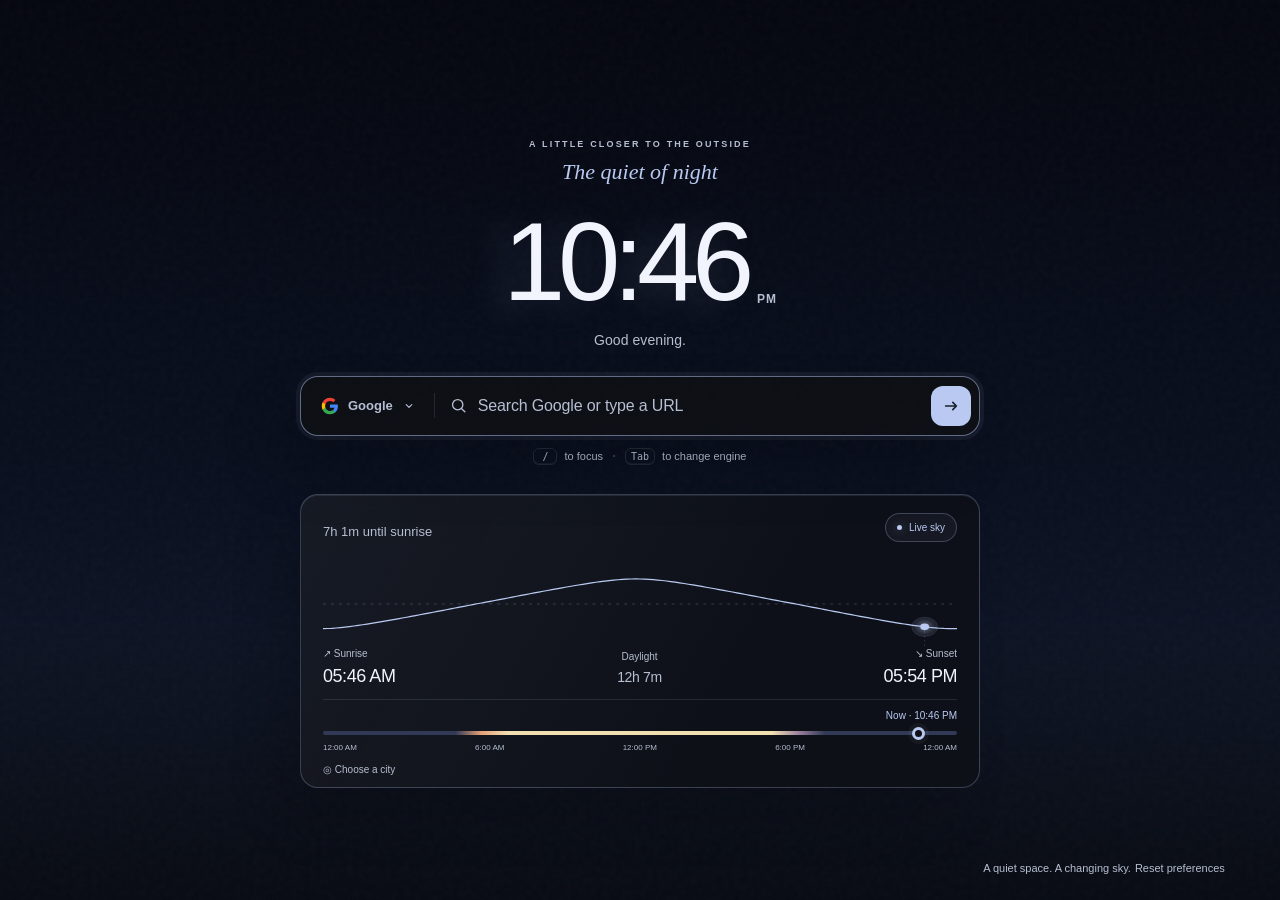
==== index.html @ b456f0ae "Initial commit" ====
<!doctype html>
<html lang="en">
  <head>
    <meta charset="UTF-8">
    <meta name="viewport" content="width=device-width, initial-scale=1">
    <meta name="color-scheme" content="dark">
    <title>New Tab</title>
    <link rel="icon" href="data:image/svg+xml,<svg xmlns='http://www.w3.org/2000/svg' viewBox='0 0 32 32'><rect width='32' height='32' rx='8' fill='%23181a20'/><rect x='6' y='6' width='20' height='20' rx='4' fill='none' stroke='%23b7c8ff' stroke-width='1.5'/><line x1='16' y1='11' x2='16' y2='21' stroke='%23b7c8ff' stroke-width='1.5' stroke-linecap='round'/><line x1='11' y1='16' x2='21' y2='16' stroke='%23b7c8ff' stroke-width='1.5' stroke-linecap='round'/></svg>">
    <link rel="stylesheet" href="styles.css">
    <script src="vendor/suncalc.js" defer></script>
    <script src="solar-model.js" defer></script>
    <script src="weather.js" defer></script>
    <script src="app.js" defer></script>
    <script src="solar.js" defer></script>
  </head>
  <body>
    <div class="ambient" aria-hidden="true">
      <div class="sky-afterglow"></div>
      <div class="cloud-sheet"></div>
      <div class="cloud-deck cloud-high"></div>
      <div class="cloud-deck cloud-mid"></div>
      <div class="cloud-deck cloud-low"></div>
      <div class="cloud-glow"></div>
      <div class="sky-haze"></div>
      <div class="sky-horizon"></div>
      <div class="sky-light"></div>
    </div>
    <header class="topbar">
      <nav class="top-actions" aria-label="New tab actions">
        <button class="icon-button" id="open-settings-trigger" type="button" aria-label="Open settings" title="Settings"><svg viewBox="0 0 24 24" aria-hidden="true"><path d="M12 15.25A3.25 3.25 0 1 0 12 8.75a3.25 3.25 0 0 0 0 6.5Z"></path><path d="M19.4 15a1.72 1.72 0 0 0 .34 1.9l.06.06-2.84 2.84-.06-.06a1.72 1.72 0 0 0-1.9-.34 1.72 1.72 0 0 0-1.05 1.58V21h-3.9v-.02A1.72 1.72 0 0 0 9 19.4a1.72 1.72 0 0 0-1.9.34l-.06.06-2.84-2.84.06-.06A1.72 1.72 0 0 0 4.6 15a1.72 1.72 0 0 0-1.58-1.05H3v-3.9h.02A1.72 1.72 0 0 0 4.6 9a1.72 1.72 0 0 0-.34-1.9l-.06-.06L7.04 4.2l.06.06A1.72 1.72 0 0 0 9 4.6a1.72 1.72 0 0 0 1.05-1.58V3h3.9v.02A1.72 1.72 0 0 0 15 4.6a1.72 1.72 0 0 0 1.9-.34l.06-.06 2.84 2.84-.06.06A1.72 1.72 0 0 0 19.4 9a1.72 1.72 0 0 0 1.58 1.05H21v3.9h-.02A1.72 1.72 0 0 0 19.4 15Z"></path></svg></button>
      </nav>
    </header>
    <main class="main-content">
      <div class="sky-heading"><span class="eyebrow">A LITTLE CLOSER TO THE OUTSIDE</span><span id="sky-phase">Daylight</span></div>
      <section class="hero" aria-labelledby="clock-display">
        <div class="clock-row"><h1 id="clock-display">00:00</h1><span id="period-display" class="period">AM</span></div>
        <p id="greeting-display" class="greeting">Welcome back.</p>
      </section>
      <section class="search-section" aria-label="Web search">
        <form id="search-form" class="search-shell">
          <div class="engine-picker">
            <button id="engine-dropdown-button" class="engine-button" type="button" aria-haspopup="listbox" aria-expanded="false"><span id="current-engine-icon" class="engine-icon"></span><span id="current-engine-name" class="engine-name">Google</span><svg class="chevron" viewBox="0 0 20 20" aria-hidden="true"><path d="m6 8 4 4 4-4"></path></svg></button>
            <div id="engine-menu" class="engine-menu" role="listbox" aria-label="Search engines" hidden><p class="menu-label">Search with</p><div id="engine-options-list"></div></div>
          </div>
          <span class="search-divider" aria-hidden="true"></span>
          <svg class="search-icon" viewBox="0 0 24 24" aria-hidden="true"><circle cx="11" cy="11" r="6.5"></circle><path d="m16 16 4 4"></path></svg>
          <input id="search-input" type="text" inputmode="search" autocomplete="off" spellcheck="false" autofocus aria-label="Search or enter address" placeholder="Search Google or type a URL">
          <button id="clear-search-btn" class="clear-button" type="button" aria-label="Clear search" hidden><svg viewBox="0 0 20 20" aria-hidden="true"><path d="m6 6 8 8M14 6l-8 8"></path></svg></button>
          <button class="submit-button" type="submit" aria-label="Search"><svg viewBox="0 0 20 20" aria-hidden="true"><path d="M4 10h12M12 6l4 4-4 4"></path></svg></button>
        </form>
        <p class="search-hint"><kbd>/</kbd> to focus <span></span> <kbd>Tab</kbd> to change engine</p>
      </section>
      <section class="solar-panel" aria-label="Today’s sunlight">
        <div class="solar-header"><p id="solar-summary">Following the sun</p><button id="live-button" class="live-button" type="button"><span></span><span id="live-label">Live sky</span></button></div>
        <div class="sun-chart"><svg id="sun-chart" viewBox="0 0 640 130" preserveAspectRatio="none" role="img" aria-label="Sun altitude throughout today"><defs><linearGradient id="path-gradient"><stop stop-color="#bc8dff"/><stop offset=".4" stop-color="#ffe0a3"/><stop offset=".7" stop-color="#ffe0a3"/><stop offset="1" stop-color="#bc8dff"/></linearGradient></defs><line x1="0" y1="73" x2="640" y2="73" class="horizon-line"/><path id="solar-path"/><line id="sun-guide" x1="320" y1="20" x2="320" y2="130"/><circle id="chart-sun-halo" r="13"/><circle id="chart-sun" r="4.5"/></svg></div>
        <div class="solar-stats"><div><span class="stat-label">↗ Sunrise</span><strong id="sunrise-time">—</strong></div><div class="daylight-stat"><span class="stat-label">Daylight</span><strong id="daylight-duration">—</strong></div><div><span class="stat-label">↘ Sunset</span><strong id="sunset-time">—</strong></div></div>
        <div class="time-explorer"><div class="explorer-heading"><output id="preview-time" for="time-slider">Now</output></div><input id="time-slider" type="range" min="0" max="1439" step="1" aria-label="Preview time of day"><div class="timeline-labels"><span>12 AM</span><span>6 AM</span><span>12 PM</span><span>6 PM</span><span>12 AM</span></div></div>
        <div class="solar-meta"><button id="location-button" type="button">◎ <span id="location-label">Enable local sun</span></button><span id="weather-readout" hidden>—</span></div>
        <span id="light-level" hidden></span>
        <p class="sky-model-note" id="sky-model-note" hidden></p>
        <p id="location-note" hidden></p>
      </section>
    </main>
    <footer><span>A quiet space. A changing sky.</span><button id="reset-trigger" type="button">Reset preferences</button></footer>

    <dialog id="settings-modal" class="modal">
      <div class="modal-card">
        <div class="modal-header"><div><p class="eyebrow">New tab</p><h2>Preferences</h2></div><button class="modal-close icon-button" type="button" data-close="settings-modal" aria-label="Close"><svg viewBox="0 0 20 20"><path d="m6 6 8 8M14 6l-8 8"></path></svg></button></div>
        <div class="settings-list">
          <label class="setting-row" for="setting-24h"><span><strong>24-hour clock</strong><small>Use the compact 24-hour format</small></span><span class="switch"><input id="setting-24h" type="checkbox"><span></span></span></label>
          <label class="setting-row" for="setting-target"><span><strong>Open in a new tab</strong><small>Keep this page open after searching</small></span><span class="switch"><input id="setting-target" type="checkbox"><span></span></span></label>
          <section class="location-setting" aria-labelledby="location-settings-title">
            <h3 id="location-settings-title">Sun &amp; location</h3>
            <label for="location-source">Location source</label>
            <select id="location-source"><option value="city">Search for a city</option><option value="device">Device location</option></select>
            <form id="city-form">
              <label for="city-search">City</label>
              <div class="inline-field"><input id="city-search" type="search" required autocomplete="off" placeholder="Search city or town"><button class="primary-button" type="submit">Use city</button></div>
              <p id="city-search-help">Your search is sent to Open-Meteo. Only the selected city name is shown in the extension.</p>
            </form>
            <div id="device-location-controls" hidden><p>Use your device’s position for the local sun. Your browser may ask for permission.</p><button id="use-device-location" class="primary-button" type="button">Get device location</button></div>
            <p id="location-settings-status" role="status" aria-live="polite"></p>
            <label class="setting-row cloud-setting" for="setting-clouds"><span><strong>Live clouds</strong><small>Draws the sky from current cloud cover using Open-Meteo.</small></span><span class="switch"><input id="setting-clouds" type="checkbox" checked><span></span></span></label>
            <label class="sun-size-label" for="sun-size-scale">Sun display scale <output id="sun-size-output">100%</output></label>
            <input id="sun-size-scale" type="range" min="60" max="160" step="5" value="100">
            <p class="sun-setting-note">The sun crosses the full width of the window, from sunrise at the left edge to sunset at the right. Its apparent diameter follows the solar model; the disk is enlarged for visibility and this slider adjusts that display scale.</p>
          </section>
          <div class="name-setting"><label for="setting-username">Your name <small>Used in the greeting</small></label><div class="inline-field"><input id="setting-username" type="text" maxlength="24" autocomplete="off" placeholder="Optional"><button id="save-username" class="primary-button" type="button">Save</button></div></div>
        </div>
      </div>
    </dialog>
    <div id="toast" class="toast" role="status" aria-live="polite" hidden><span class="toast-check">✓</span><span id="toast-message">Saved</span></div>
  </body>
</html>
---- styles.css ----
:root {
  color-scheme: dark;
  --bg: #08090b;
  --surface: rgba(22, 23, 27, .82);
  --hover: #1d1e23;
  --line: rgba(255, 255, 255, .085);
  --line-strong: rgba(255, 255, 255, .15);
  --text: #f5f5f7;
  --muted: #92939b;
  --quiet: #5e6069;
  --accent: #b7c8ff;
  --ease: cubic-bezier(.2, .8, .2, 1);
  font-family: -apple-system, BlinkMacSystemFont, "SF Pro Display", "Segoe UI", sans-serif;
  background: var(--bg);
}

* { box-sizing: border-box; }
html, body { width: 100%; min-height: 100%; margin: 0; }
body {
  min-height: 100vh;
  min-height: 100svh;
  overflow-x: hidden;
  display: grid;
  grid-template-rows: auto 1fr auto;
  color: var(--text);
  background: radial-gradient(circle at 50% 42%, rgba(89, 103, 145, .1), transparent 33rem), linear-gradient(145deg, #0b0c0f, var(--bg) 52%, #090a0d);
  -webkit-font-smoothing: antialiased;
}
button, input { font: inherit; }
button { color: inherit; }
button, a { -webkit-tap-highlight-color: transparent; }
button:focus-visible, a:focus-visible, input:focus-visible { outline: 2px solid rgba(183, 200, 255, .7); outline-offset: 3px; }
.ambient { position: fixed; inset: 0; pointer-events: none; overflow: hidden; }
.ambient::before { content: ""; position: absolute; width: min(72vw, 900px); aspect-ratio: 1; left: 50%; top: 38%; translate: -50% -50%; border-radius: 50%; background: radial-gradient(circle, rgba(144, 163, 218, .075), transparent 65%); filter: blur(24px); }

.topbar, footer { position: relative; z-index: 2; display: flex; align-items: center; justify-content: flex-end; padding: 22px clamp(22px, 4vw, 56px); }
.topbar { opacity: 0; transition: opacity 400ms var(--ease); }
.topbar:hover, .topbar:focus-within { opacity: 1; }
.date-pill, .keyboard-tip { display: inline-flex; align-items: center; gap: 9px; height: 34px; padding: 0 12px; border: 1px solid var(--line); border-radius: 11px; background: rgba(18, 19, 23, .55); color: var(--muted); font-size: 12px; font-weight: 550; letter-spacing: .01em; backdrop-filter: blur(14px); }
.status-dot { width: 6px; height: 6px; border-radius: 50%; background: #77d49b; box-shadow: 0 0 0 4px rgba(119, 212, 155, .08), 0 0 12px rgba(119, 212, 155, .35); }
.top-actions { display: flex; align-items: center; gap: 8px; }
.keyboard-tip { gap: 7px; margin-right: 2px; }
kbd { min-width: 24px; padding: 3px 6px; border: 1px solid rgba(255, 255, 255, .11); border-radius: 6px; color: #c9cad0; background: rgba(255, 255, 255, .055); box-shadow: inset 0 -1px 0 rgba(255, 255, 255, .06); font: 500 10px ui-monospace, SFMono-Regular, Menlo, monospace; text-align: center; }
.icon-button { width: 36px; height: 36px; padding: 0; display: grid; place-items: center; border: 1px solid var(--line); border-radius: 12px; background: rgba(18, 19, 23, .58); color: #9b9ca4; cursor: pointer; transition: transform 180ms var(--ease), color 180ms, background 180ms, border-color 180ms; backdrop-filter: blur(14px); }
.icon-button svg { width: 17px; fill: none; stroke: currentColor; stroke-width: 1.7; stroke-linecap: round; stroke-linejoin: round; }
.icon-button:hover { color: var(--text); background: var(--hover); border-color: var(--line-strong); transform: translateY(-1px); }
.icon-button:active { transform: scale(.96); }

.main-content { position: relative; z-index: 1; width: min(100% - 40px, 760px); margin: auto; padding: clamp(42px, 8vh, 88px) 0 70px; }
.hero { text-align: center; margin-bottom: 34px; animation: enter 650ms var(--ease) both; }
.clock-row { display: flex; align-items: flex-end; justify-content: center; gap: 10px; }
h1 { margin: 0; font-size: clamp(64px, 9vw, 96px); font-weight: 590; line-height: .93; letter-spacing: -.065em; font-variant-numeric: tabular-nums; text-shadow: 0 3px 32px rgba(255,255,255,.06); }
.period { margin-bottom: 9px; color: var(--quiet); font-size: 12px; font-weight: 650; letter-spacing: .08em; }
.greeting { margin: 17px 0 0; color: var(--muted); font-size: 15px; letter-spacing: .005em; }

.search-section { position: relative; animation: enter 650ms 80ms var(--ease) both; }
.search-shell { height: 66px; display: flex; align-items: center; padding: 7px 8px; border: 1px solid rgba(255,255,255,.11); border-radius: 20px; background: rgba(22, 23, 28, .76); box-shadow: 0 18px 60px rgba(0,0,0,.28), inset 0 1px 0 rgba(255,255,255,.035); backdrop-filter: blur(24px) saturate(125%); transition: border-color 220ms, box-shadow 220ms, background 220ms; }
.search-shell:focus-within { border-color: rgba(183, 200, 255, .34); background: rgba(25, 26, 31, .9); box-shadow: 0 22px 75px rgba(0,0,0,.38), 0 0 0 4px rgba(145, 166, 232, .055), inset 0 1px 0 rgba(255,255,255,.05); }
.engine-picker { position: relative; height: 100%; }
.engine-button { height: 100%; max-width: 150px; display: flex; align-items: center; gap: 9px; padding: 0 11px; border: 0; border-radius: 13px; background: transparent; cursor: pointer; transition: background 160ms; }
.engine-button:hover { background: rgba(255,255,255,.055); }
.engine-icon { width: 19px; height: 19px; display: grid; place-items: center; flex: 0 0 auto; }
.engine-logo { width: 18px; height: 18px; display: block; flex: 0 0 auto; }
.engine-name { color: #cacbd0; font-size: 13px; font-weight: 590; white-space: nowrap; }
.chevron { width: 14px; fill: none; stroke: var(--quiet); stroke-width: 1.7; stroke-linecap: round; stroke-linejoin: round; transition: transform 180ms var(--ease); }
.engine-button[aria-expanded="true"] .chevron { transform: rotate(180deg); }
.engine-menu { position: absolute; z-index: 10; top: calc(100% + 13px); left: 0; width: 224px; padding: 8px; border: 1px solid var(--line-strong); border-radius: 17px; background: rgba(25, 26, 30, .94); box-shadow: 0 24px 70px rgba(0,0,0,.52), inset 0 1px 0 rgba(255,255,255,.04); backdrop-filter: blur(28px) saturate(130%); animation: menu-in 180ms var(--ease) both; }
.menu-label { margin: 6px 9px 8px; color: var(--quiet); font-size: 10px; font-weight: 700; letter-spacing: .11em; text-transform: uppercase; }
.engine-option { width: 100%; height: 40px; display: flex; align-items: center; gap: 11px; padding: 0 10px; border: 0; border-radius: 11px; color: #aaaab2; background: transparent; cursor: pointer; font-size: 13px; text-align: left; }
.engine-option:hover { color: white; background: rgba(255,255,255,.055); }
.engine-option[aria-selected="true"] { color: white; background: rgba(255,255,255,.075); }
.engine-option .check { margin-left: auto; color: var(--accent); }
.search-divider { width: 1px; height: 25px; margin: 0 14px 0 7px; background: var(--line); }
.search-icon { width: 19px; flex: 0 0 auto; margin-right: 10px; fill: none; stroke: #686a72; stroke-width: 1.7; stroke-linecap: round; }
#search-input { min-width: 0; flex: 1; height: 100%; padding: 0; border: 0; outline: 0; color: #f2f2f4; background: transparent; caret-color: var(--accent); font-size: 16px; letter-spacing: -.01em; }
#search-input::placeholder { color: #666871; opacity: 1; }
.clear-button, .submit-button { width: 40px; height: 40px; flex: 0 0 auto; display: grid; place-items: center; border: 0; border-radius: 12px; cursor: pointer; }
.clear-button { background: transparent; color: #74767e; }
.clear-button:hover { color: white; background: rgba(255,255,255,.05); }
.clear-button svg { width: 16px; fill: none; stroke: currentColor; stroke-width: 1.6; stroke-linecap: round; }
.submit-button { margin-left: 3px; background: #f0f0f3; color: #111216; transition: transform 160ms var(--ease), background 160ms; }
.submit-button:hover { background: white; transform: translateX(1px); }
.submit-button:active { transform: scale(.95); }
.submit-button svg { width: 18px; fill: none; stroke: currentColor; stroke-width: 1.8; stroke-linecap: round; stroke-linejoin: round; }
.search-hint { display: flex; align-items: center; justify-content: center; gap: 7px; margin: 12px 0 0; color: #555760; font-size: 11px; }
.search-hint span { width: 2px; height: 2px; border-radius: 50%; background: #4b4d55; margin: 0 3px; }
.search-hint kbd { padding: 2px 5px; color: #71737c; background: transparent; }

footer { color: #464850; font-size: 11px; }
footer button { padding: 4px; border: 0; color: #696b74; background: transparent; cursor: pointer; font-size: 11px; transition: color 160ms; }
footer button:hover { color: #c5c6cb; }

.modal { width: 100%; max-width: 430px; padding: 0; border: 0; overflow: visible; color: var(--text); background: transparent; content-visibility: auto; }
.modal::backdrop { background: rgba(3,4,6,.73); backdrop-filter: blur(10px); animation: fade-in 180ms both; }
.modal[open] .modal-card { animation: modal-in 240ms var(--ease) both; }
.modal-card { display: flex; flex-direction: column; gap: 9px; padding: 24px; border: 1px solid var(--line-strong); border-radius: 24px; background: rgba(24, 25, 29, .97); box-shadow: 0 35px 100px rgba(0,0,0,.65), inset 0 1px 0 rgba(255,255,255,.04); }
.modal-header { display: flex; align-items: flex-start; justify-content: space-between; margin-bottom: 13px; }
.modal-header h2 { margin: 2px 0 0; font-size: 20px; font-weight: 620; letter-spacing: -.03em; }
.eyebrow { margin: 0; color: var(--quiet); font-size: 10px; font-weight: 700; letter-spacing: .11em; text-transform: uppercase; }
.modal-close { margin: -5px -5px 0 0; background: rgba(255,255,255,.035); }
.modal label, .name-setting > label { color: #898b93; font-size: 11px; font-weight: 620; }
.modal input[type="text"] { width: 100%; height: 43px; margin-bottom: 8px; padding: 0 13px; border: 1px solid var(--line); border-radius: 12px; outline: 0; color: white; background: rgba(8,9,11,.45); font-size: 13px; transition: border-color 160ms, box-shadow 160ms; }
.modal input[type="text"]:focus { border-color: rgba(183,200,255,.36); box-shadow: 0 0 0 3px rgba(145,166,232,.06); }
.modal input::placeholder { color: #50525a; }
.primary-button { height: 38px; padding: 0 15px; border-radius: 11px; cursor: pointer; font-size: 12px; font-weight: 620; }
.primary-button { border: 0; color: #111216; background: #f0f0f3; }
.primary-button:hover { background: white; }
.settings-list { display: flex; flex-direction: column; gap: 9px; }
.setting-row, .name-setting { padding: 13px; border: 1px solid rgba(255,255,255,.055); border-radius: 14px; background: rgba(255,255,255,.025); }
.setting-row { display: flex; align-items: center; justify-content: space-between; cursor: pointer; }
.setting-row strong, .name-setting > label { display: block; color: #d3d4d8; font-size: 13px; font-weight: 570; }
.setting-row small, .name-setting small { display: block; margin-top: 3px; color: #64666e; font-size: 10px; font-weight: 450; }
.switch { position: relative; width: 39px; height: 23px; flex: 0 0 auto; margin-left: 14px; }
.switch input { position: absolute; opacity: 0; }
.switch span { position: absolute; inset: 0; border-radius: 99px; background: #383940; transition: background 180ms; }
.switch span::after { content: ""; position: absolute; width: 19px; height: 19px; left: 2px; top: 2px; border-radius: 50%; background: #d9d9dd; box-shadow: 0 1px 5px rgba(0,0,0,.35); transition: transform 200ms var(--ease); }
.switch input:checked + span { background: #7d91ca; }
.switch input:checked + span::after { transform: translateX(16px); background: white; }
.switch input:focus-visible + span { outline: 2px solid var(--accent); outline-offset: 3px; }
.name-setting > label { margin-bottom: 10px; }
.inline-field { display: flex; gap: 8px; }
.inline-field input[type="text"] { margin: 0; }
.toast { position: fixed; z-index: 20; right: 24px; bottom: 24px; align-items: center; gap: 9px; padding: 11px 14px; border: 1px solid var(--line-strong); border-radius: 13px; color: #d8d9dd; background: rgba(28,29,34,.93); box-shadow: 0 18px 45px rgba(0,0,0,.45); backdrop-filter: blur(18px); font-size: 12px; animation: toast-in 230ms var(--ease) both; }
.toast:not([hidden]) { display: flex; }
.toast-check { width: 18px; height: 18px; display: grid; place-items: center; border-radius: 50%; color: #9ae3b5; background: rgba(99,202,137,.1); font-size: 10px; }

@keyframes enter { from { opacity: 0; transform: translateY(10px); } to { opacity: 1; transform: translateY(0); } }
@keyframes menu-in { from { opacity: 0; transform: translateY(-5px) scale(.98); } to { opacity: 1; transform: none; } }
@keyframes modal-in { from { opacity: 0; transform: translateY(10px) scale(.98); } to { opacity: 1; transform: none; } }
@keyframes fade-in { from { opacity: 0; } }
@keyframes toast-in { from { opacity: 0; transform: translateY(8px) scale(.97); } }
@media (max-width: 680px) {
  .keyboard-tip { display: none; }
  .main-content { width: min(100% - 28px, 760px); padding-top: 32px; }
  .engine-name { display: none; }
  .engine-button { gap: 5px; padding: 0 8px; }
  .search-divider { margin-left: 4px; margin-right: 11px; }
  .search-icon { display: none; }
  footer span { display: none; }
  footer { justify-content: center; }
}
@media (max-height: 720px) and (min-width: 681px) {
  .main-content { padding-top: 20px; padding-bottom: 30px; }
  .hero { margin-bottom: 25px; }
  h1 { font-size: 67px; }
}
@media (prefers-reduced-motion: reduce) { *, *::before, *::after { animation-duration: .01ms !important; transition-duration: .01ms !important; } }

/* A sky that follows the solar elevation, with a calm, readable foreground. */
:root { --sky-top: #101a30; --sky-mid: #39495e; --sky-bottom: #b08069; --sun-x: 70%; --sun-y: 35%; --sun-opacity: .8; --sun-glow: .3; --sun-color: #ffe4ac; --muted: #b8becb; --quiet: #8993a6; }
body { background: #0d1421; }
.ambient { background: linear-gradient(180deg, var(--sky-top) 0%, var(--sky-mid) 65%, var(--sky-bottom) 100%); transition: background 1s; }
.ambient::before { inset: 0; width: 100%; height: 100%; translate: none; border-radius: 0; background: linear-gradient(180deg, rgba(5,10,20,.12), rgba(5,10,20,.05) 35%, rgba(5,10,20,.62)); filter: none; z-index: 1; }
.ambient::after { content: ''; position: absolute; inset: 0; opacity: .12; background-image: url("data:image/svg+xml,%3Csvg viewBox='0 0 180 180' xmlns='http://www.w3.org/2000/svg'%3E%3Cfilter id='n'%3E%3CfeTurbulence type='fractalNoise' baseFrequency='.8' numOctaves='3' stitchTiles='stitch'/%3E%3C/filter%3E%3Cpath fill='%23fff' filter='url(%23n)' opacity='.35' d='M0 0h180v180H0z'/%3E%3C/svg%3E"); pointer-events:none; }
.sky-sun { position: absolute; left: var(--sun-x); top: var(--sun-y); width: 62px; height: 62px; transform: translate(-50%, -50%); border-radius: 50%; opacity: var(--sun-opacity); background: var(--sun-color); box-shadow: 0 0 35px 12px var(--sun-color), 0 0 130px 65px rgba(255,192,117,var(--sun-glow)), 0 0 320px 160px rgba(255,201,135,var(--sun-glow)); transition: top 1s, left 1s, opacity 1s, box-shadow 1s; }
.sky-horizon { position: absolute; bottom: 0; width: 100%; height: 20%; background: linear-gradient(0deg, #0a101d77, transparent); }
.topbar { padding-top: 27px; }
.date-pill, .keyboard-tip, .icon-button { background: #10192933; border-color: #ffffff18; color: #d0d6df; }
.main-content { width: min(100% - 40px, 680px); padding: 36px 0 30px; }
.sky-heading { text-align:center; margin-bottom: 25px; display:flex; flex-direction:column; gap:10px; }
.sky-heading .eyebrow { color:#c6ced6; font-size:9px; letter-spacing:.24em; }
#sky-phase { color:#f2d5b3; font: italic 22px Georgia, serif; }
h1 { font-size:clamp(76px, 10vw, 112px); font-weight:350; letter-spacing:-.065em; }
.period { color:#c3cbd7; }
.hero { margin-bottom:28px; }
.greeting { color:#d0d4dd; font-size:14px; }
.search-shell { background:#10192770; border-color:#ffffff26; border-radius:18px; height:60px; box-shadow:0 14px 40px #02060d20; }
.search-shell:focus-within { background:#101927b8; }
#search-input::placeholder { color:#b2b8c5; }
.search-hint { color:#b2bac8; }
.search-hint kbd { color:#cbd1db; }
.search-section { z-index:3; }
.solar-panel { margin:29px auto 0; padding:18px 22px 12px; border:1px solid #ffffff20; border-radius:18px; background:linear-gradient(125deg,#17243755,#10172588); backdrop-filter:blur(22px); box-shadow:0 20px 70px #00000012; contain:layout style; }
.solar-header { display:flex; align-items:center; justify-content:space-between; gap:15px; }
.solar-header .eyebrow { color:#aeb9cb; font-size:9px; letter-spacing:.17em; }
.solar-header p { margin:8px 0 0; font-size:13px; color:#e3e5eb; }
.live-button { display:flex; align-items:center; gap:7px; border:1px solid #ffffff25; border-radius:20px; background:#ffffff08; color:#d6e5d9; padding:8px 11px; font-size:10px; cursor:pointer; white-space:nowrap; }
.live-button > span:first-child { width:5px; height:5px; border-radius:50%; background:#b0d5b1; box-shadow:0 0 9px #b0d5b155; }
.live-button[data-preview="true"] { color:#ffe0a3; border-color:#ffe0a355; }
.live-button[data-preview="true"] > span:first-child { background:#ffe0a3; }
.sun-chart { position:relative; height:96px; margin-top:8px; }
.sun-chart svg { width:100%; height:100%; overflow:visible; }
.horizon-line { stroke:#ffffff24; stroke-dasharray:3 5; }
#solar-path { fill:none; stroke:url(#path-gradient); stroke-width:1.6; }
#sun-guide { stroke:#ffe6be44; stroke-width:1; stroke-dasharray:2 4; }
#chart-sun { fill:#fff0c9; filter:drop-shadow(0 0 5px #ffda8a); }
#chart-sun-halo { fill:#ffe6be13; stroke:#ffe6be20; }
.horizon-label { position:absolute; right:0; top:59%; color:#a9b5c9; font-size:7px; letter-spacing:.15em; background:#253040; padding:2px 0 2px 6px; }
.solar-stats { display:flex; align-items:center; justify-content:space-between; margin:2px 0 12px; }
.solar-stats > div { display:flex; flex-direction:column; gap:7px; }
.solar-stats > div:last-child { text-align:right; }
.stat-label { color:#bdc5d3; font-size:10px; }
.solar-stats strong { font-size:18px; font-weight:450; font-variant-numeric:tabular-nums; letter-spacing:-.025em; }
.daylight-stat { text-align:center; }
.daylight-stat strong { color:#d3d9e2; font-size:14px; }
.time-explorer { border-top:1px solid #ffffff15; padding-top:10px; }
.explorer-heading { display:flex; justify-content:flex-end; color:#c9d0dc; font-size:10px; }
#preview-time { color:#f6dfbd; }
#time-slider { appearance:none; width:100%; height:4px; display:block; margin:10px 0 8px; border-radius:9px; background:linear-gradient(90deg,#343b63,#a8819b 23%,#e4c18e 38%,#f4dfa8 50%,#d3a578 70%,#786a95 83%,#343b63); cursor:ew-resize; }
#time-slider::-webkit-slider-thumb { appearance:none; width:13px; height:13px; border:3px solid #fff2dc; border-radius:50%; background:#a08e7c; box-shadow:0 0 0 4px #ffffff0a; }
#time-slider::-moz-range-thumb { width:9px; height:9px; border:3px solid #fff2dc; border-radius:50%; background:#a08e7c; }
.timeline-labels { display:flex; justify-content:space-between; font-size:8px; color:#a9b5c9; }
.solar-meta { display:flex; justify-content:space-between; gap:8px; align-items:center; margin-top:12px; font-size:9px; color:#bcc7d7; }
.solar-meta button { border:0; background:none; padding:0; color:#d4dbe7; font-size:10px; cursor:pointer; }
.solar-meta button:hover { color:white; }
#location-note { margin:9px 0 0; color:#a3afc1; font-size:9px; line-height:1.5; }
footer, footer button { color:#afb9c8; }
[hidden] { display:none !important; }
@media (max-width:680px) { .main-content { padding-top:20px; } .solar-panel { padding:20px 18px 14px; } .sky-heading { margin-bottom:20px; } .solar-meta { flex-wrap:wrap; } .daylight-stat strong { font-size:12px; } .solar-stats strong { font-size:16px; } }
@media (max-height:800px) and (min-width:681px) { .main-content { padding-top:12px; } .sky-heading { margin-bottom:16px; } .sky-heading .eyebrow { display:none; } h1 { font-size:78px; } .solar-panel { margin-top:22px; } .sun-chart { height:86px; } }

.horizon-label { top:52%; }
@media (max-height:800px) and (min-width:681px) { .topbar { padding-top:18px; padding-bottom:15px; } .solar-panel { padding-top:18px; } .solar-stats { margin-bottom:14px; } .solar-meta { margin-top:14px; } .main-content { padding-bottom:12px; } footer { padding-top:14px; padding-bottom:14px; } }

.sky-sun { transition: top 1s, left 1s, opacity 1s, box-shadow 1s, background 1s, width 1s, height 1s; }
#chart-sun { fill:var(--sun-color); }
.modal { max-height:calc(100svh - 32px); overflow-y:auto; border-radius:24px; }
.location-setting { border:1px solid #ffffff12; border-radius:14px; padding:13px; background:#ffffff06; }
.location-setting h3 { font-size:13px; font-weight:570; margin:0 0 14px; }
.location-setting select, .location-setting input[type="search"] { width:100%; min-width:0; color:#eee; background:#11151c; border:1px solid #ffffff24; border-radius:9px; padding:10px; margin:6px 0 12px; font:inherit; font-size:12px; }
.location-setting .inline-field { align-items:center; }
.location-setting .inline-field button { white-space:nowrap; }
.location-setting p { color:#a8b2c2; font-size:11px; line-height:1.5; }
#location-settings-status:empty { display:none; }
.sun-size-label { display:flex; justify-content:space-between; margin-top:17px; }
#sun-size-scale { width:100%; margin:12px 0 0; accent-color:#f0c698; cursor:pointer; }
.location-setting .sun-setting-note { font-size:10px; margin-bottom:0; }

/* Emissive sphere: a textured photosphere with limb darkening. */
.ambient .sky-sun {
  background: transparent;
  box-shadow: none;
  --sun-edge: color-mix(in srgb, var(--sun-body, var(--sun-color)) 62%, #f06a1d);
}
.sun-sphere {
  position: absolute; inset: 0; overflow: hidden; border-radius: 50%;
  background: radial-gradient(circle at 43% 40%, var(--sun-core, #fffbe3) 0%, var(--sun-body, var(--sun-color)) 42%, color-mix(in srgb, var(--sun-body, var(--sun-color)) 78%, #ffae32) 74%, var(--sun-edge) 100%);
  box-shadow: 0 0 3px 1px #fff3c9c0, 0 0 18px 5px color-mix(in srgb, var(--sun-body, var(--sun-color)) 70%, transparent), 0 0 55px 16px rgba(255,176,83,.25), 0 0 130px 46px rgba(255,192,117,var(--sun-glow));
  isolation: isolate;
}
.sun-sphere::after {
  content: ''; position: absolute; inset: 0; border-radius: inherit;
  background: radial-gradient(circle at 48% 46%, #fffbd733 0%, transparent 46%, #a9380929 79%, #75220866 100%);
  box-shadow: inset 0 0 3px #ffe9b8aa;
}
.sun-plasma, .sun-granules { position: absolute; inset: -35%; border-radius: 50%; }
.sun-plasma {
  background-image: url("data:image/svg+xml,%3Csvg xmlns='http://www.w3.org/2000/svg' width='180' height='180' viewBox='0 0 180 180'%3E%3Cfilter id='p'%3E%3CfeTurbulence type='fractalNoise' baseFrequency='.055 .08' numOctaves='4' seed='12'/%3E%3CfeColorMatrix type='saturate' values='0'/%3E%3CfeComponentTransfer%3E%3CfeFuncR type='gamma' amplitude='1.4' exponent='2.2' offset='0'/%3E%3CfeFuncG type='gamma' amplitude='1.4' exponent='2.2' offset='0'/%3E%3CfeFuncB type='gamma' amplitude='1.4' exponent='2.2' offset='0'/%3E%3C/feComponentTransfer%3E%3C/filter%3E%3Cpath d='M0 0h180v180H0z' filter='url(%23p)'/%3E%3C/svg%3E");
  background-size: 100% 100%; mix-blend-mode: multiply; opacity: .32;
  animation: solar-rotation 95s linear infinite;
}
.sun-granules {
  background-image: url("data:image/svg+xml,%3Csvg xmlns='http://www.w3.org/2000/svg' width='160' height='160'%3E%3Cfilter id='g'%3E%3CfeTurbulence type='turbulence' baseFrequency='.38' numOctaves='3' seed='4'/%3E%3CfeColorMatrix type='saturate' values='0'/%3E%3C/filter%3E%3Cpath d='M0 0h160v160H0z' filter='url(%23g)'/%3E%3C/svg%3E");
  background-size: 100% 100%; mix-blend-mode: soft-light; opacity: .8;
  animation: solar-rotation 140s linear infinite reverse;
}
@keyframes solar-rotation { to { transform: rotate(360deg); } }
@media (prefers-reduced-motion: reduce) { .sun-plasma, .sun-granules { animation: none; } }

/* One solar light state drives the entire interface. Keep contrast stable as hues change. */
:root { --ui-hue:210; --ui-saturation:40%; --ui-lightness:18%; --ui-accent:#e3f2ff; --light-strength:.15; --shadow-x:0px; --shadow-y:20px; --light-x:50vw; --light-y:15vh; --halo-size:260px; }
body { --accent:var(--ui-accent); --text:color-mix(in srgb,var(--ui-accent) 20%,#fff); --muted:color-mix(in srgb,var(--ui-accent) 28%,#b5bac4); --quiet:color-mix(in srgb,var(--ui-accent) 20%,#949eae); --line:color-mix(in srgb,var(--ui-accent) 13%,transparent); --line-strong:color-mix(in srgb,var(--ui-accent) 25%,transparent); color:var(--text); }
.sky-light { position:absolute; inset:0; background:radial-gradient(ellipse var(--halo-size) calc(var(--halo-size) * .7) at var(--light-x) var(--light-y),color-mix(in srgb,var(--sun-color) 13%,transparent),transparent 100%); opacity:var(--sun-opacity); }
.ambient { background:radial-gradient(ellipse at var(--light-x) 80%,color-mix(in srgb,var(--ui-accent) 12%,transparent),transparent 70%),linear-gradient(180deg,var(--sky-top),var(--sky-mid) 65%,var(--sky-bottom)); }
.search-shell, .solar-panel, .date-pill, .keyboard-tip, .icon-button {
  background:linear-gradient(120deg,color-mix(in srgb,var(--ui-accent) 6%,transparent),transparent 65%),hsla(var(--ui-hue),var(--ui-saturation),var(--ui-lightness),.82);
  border-color:var(--line-strong);
  box-shadow:var(--shadow-x) var(--shadow-y) 50px #00000024,inset 0 1px 0 color-mix(in srgb,var(--ui-accent) 12%,transparent);
  transition:background 1s,border-color 1s,box-shadow 1s,color 1s;
}
.search-shell:focus-within { border-color:color-mix(in srgb,var(--ui-accent) 50%,transparent); background:hsla(var(--ui-hue),var(--ui-saturation),var(--ui-lightness),.94); box-shadow:var(--shadow-x) var(--shadow-y) 55px #00000035,0 0 0 4px color-mix(in srgb,var(--ui-accent) 7%,transparent); }
.hero h1 { color:var(--text); text-shadow:var(--shadow-x) 5px 35px color-mix(in srgb,var(--ui-accent) 15%,transparent); }
#sky-phase, #preview-time { color:var(--ui-accent); }
.greeting, .period, .engine-name, .solar-header p, .solar-meta button, .daylight-stat strong { color:var(--muted); }
.sky-heading .eyebrow, .solar-header .eyebrow, .stat-label, .solar-meta, .search-hint, .search-hint kbd, .timeline-labels, #location-note, footer, footer button { color:var(--muted); }
#search-input { color:var(--text); caret-color:var(--ui-accent); }
#search-input::placeholder, .search-icon, .chevron { color:var(--muted); }
.search-icon, .chevron { stroke:var(--muted); }
.submit-button, .primary-button { background:var(--ui-accent); color:#18202a; }
.submit-button:hover, .primary-button:hover { background:color-mix(in srgb,var(--ui-accent) 70%,#fff); }
.live-button, .live-button[data-preview="true"] { color:var(--ui-accent); border-color:var(--line-strong); background:color-mix(in srgb,var(--ui-accent) 5%,transparent); }
.live-button > span:first-child, .live-button[data-preview="true"] > span:first-child, .status-dot { background:var(--ui-accent); box-shadow:0 0 10px color-mix(in srgb,var(--ui-accent) 35%,transparent); }
#solar-path { stroke:var(--ui-accent); }
#sun-guide, .horizon-line { stroke:color-mix(in srgb,var(--ui-accent) 25%,transparent); }
#chart-sun { fill:var(--ui-accent); filter:drop-shadow(0 0 5px var(--ui-accent)); }
#chart-sun-halo { fill:color-mix(in srgb,var(--ui-accent) 8%,transparent); stroke:var(--line); }
.horizon-label { background:hsl(var(--ui-hue),var(--ui-saturation),var(--ui-lightness)); color:var(--muted); }
#time-slider { background:var(--day-track); }
#time-slider::-webkit-slider-thumb { border-color:var(--ui-accent); background:hsl(var(--ui-hue),var(--ui-saturation),var(--ui-lightness)); }
#time-slider::-moz-range-thumb { border-color:var(--ui-accent); background:hsl(var(--ui-hue),var(--ui-saturation),var(--ui-lightness)); }
.time-explorer, .setting-row, .name-setting, .location-setting { border-color:var(--line); }
.modal-card, .engine-menu, .toast { background:hsl(var(--ui-hue),var(--ui-saturation),calc(var(--ui-lightness) + 2%)); border-color:var(--line-strong); color:var(--text); }
.modal input[type="text"], .location-setting select, .location-setting input[type="search"] { background:hsla(var(--ui-hue),var(--ui-saturation),5%,.55); border-color:var(--line-strong); color:var(--text); }
.modal label, .setting-row small, .name-setting small, .location-setting p, .eyebrow, .menu-label { color:var(--muted); }
.setting-row strong, .name-setting > label, .engine-option { color:var(--text); }
.switch input:checked + span { background:color-mix(in srgb,var(--ui-accent) 70%,#263248); }
#sun-size-scale { accent-color:var(--ui-accent); }
.sky-model-note { margin:10px 0 0; color:var(--muted); font-size:9px; }
.sun-sphere { clip-path:inset(0 0 var(--sun-clip,0%) 0); }
.sun-plasma { animation:none; transform:rotate(var(--plasma-rotation)); }
.sun-granules { animation:none; transform:rotate(var(--plasma-rotation)); }
@media (prefers-reduced-motion: reduce) { .search-shell, .solar-panel, .date-pill, .keyboard-tip, .icon-button { transition:none; } }

.sky-sun::before { content:''; position:absolute; inset:-100%; border-radius:50%; background:radial-gradient(circle,color-mix(in srgb,var(--sun-color) 40%,transparent),transparent 62%); filter:blur(7px); opacity:var(--sun-opacity); }

.sun-sphere { box-shadow:inset 0 0 2px #ffe9b888; }

/* ─────────────────────────────────────────────────────────────────────────────
 * The sky is the full viewport: one sunrise-to-sunset arc spans the device width,
 * the horizon sits at --horizon-y, and three cloud decks are lit from wherever
 * the sun happens to be. Every colour below is set from the solar/weather model.
 */
:root {
  --horizon-y: 76svh;
  --sky-ceiling: 8svh;
  --sun-x: 50%;
  --sun-height: .5;
  --sun-scale: 1;
  --sun-size: calc(clamp(84px, 8vw, 168px) * var(--sun-scale));
  --halo-size: calc(240px + var(--sun-size) * 2.2);
  --sun-top: calc(var(--horizon-y) - var(--sun-height) * (var(--horizon-y) - var(--sky-ceiling)));
  --light-x: var(--sun-x);
  --light-y: var(--sun-top);
  --sky-glow: #ff9d5c;
  --glow-strength: 0%;
  --glow-core: #ffd9a0;
  --glow-edge: #ff8f52;
  --glow-belt: #d98ba8;
  --afterglow: 0;
  --cloud-lit: #fdfbf6;
  --cloud-top: #e6ecf6;
  --cloud-shade: #96a3ba;
  --cloud-low: 0;
  --cloud-mid: 0;
  --cloud-high: 0;
  --cloud-drift: 1;
  --haze: 0;
  /* Each mask is one 1600 px tile of stitched fractal noise. The filter region has
   * to match the tile exactly, otherwise the noise repeats on a different period
   * than the mask and leaves a seam down the sky. Softening is left to the CSS
   * blur on the deck, which crosses tile edges and hides what remains. */
  --cloud-mask-cirrus: url("data:image/svg+xml,%3Csvg xmlns='http://www.w3.org/2000/svg' width='1600' height='420'%3E%3Cdefs%3E%3Cfilter id='c' x='0' y='0' width='100%25' height='100%25'%3E%3CfeTurbulence type='fractalNoise' baseFrequency='.0022 .02' numOctaves='4' seed='11' stitchTiles='stitch'/%3E%3CfeColorMatrix type='matrix' values='0 0 0 0 1 0 0 0 0 1 0 0 0 0 1 1 1 1 0 -1.25'/%3E%3CfeComponentTransfer%3E%3CfeFuncA type='linear' slope='2.2' intercept='-.3'/%3E%3C/feComponentTransfer%3E%3C/filter%3E%3ClinearGradient id='g' x1='0' y1='0' x2='0' y2='1'%3E%3Cstop offset='0' stop-color='%23000'/%3E%3Cstop offset='.32' stop-color='%23fff'/%3E%3Cstop offset='.7' stop-color='%23fff'/%3E%3Cstop offset='1' stop-color='%23000'/%3E%3C/linearGradient%3E%3Cmask id='m'%3E%3Crect width='1600' height='420' fill='url(%23g)'/%3E%3C/mask%3E%3C/defs%3E%3Crect width='1600' height='420' filter='url(%23c)' mask='url(%23m)'/%3E%3C/svg%3E");
  --cloud-mask-alto: url("data:image/svg+xml,%3Csvg xmlns='http://www.w3.org/2000/svg' width='1600' height='420'%3E%3Cdefs%3E%3Cfilter id='c' x='0' y='0' width='100%25' height='100%25'%3E%3CfeTurbulence type='fractalNoise' baseFrequency='.005 .013' numOctaves='5' seed='5' stitchTiles='stitch'/%3E%3CfeColorMatrix type='matrix' values='0 0 0 0 1 0 0 0 0 1 0 0 0 0 1 1 1 1 0 -1.1'/%3E%3CfeComponentTransfer%3E%3CfeFuncA type='linear' slope='2.9' intercept='-.42'/%3E%3C/feComponentTransfer%3E%3C/filter%3E%3ClinearGradient id='g' x1='0' y1='0' x2='0' y2='1'%3E%3Cstop offset='0' stop-color='%23000'/%3E%3Cstop offset='.3' stop-color='%23fff'/%3E%3Cstop offset='.72' stop-color='%23fff'/%3E%3Cstop offset='1' stop-color='%23000'/%3E%3C/linearGradient%3E%3Cmask id='m'%3E%3Crect width='1600' height='420' fill='url(%23g)'/%3E%3C/mask%3E%3C/defs%3E%3Crect width='1600' height='420' filter='url(%23c)' mask='url(%23m)'/%3E%3C/svg%3E");
  --cloud-mask-cumulus: url("data:image/svg+xml,%3Csvg xmlns='http://www.w3.org/2000/svg' width='1600' height='460'%3E%3Cdefs%3E%3Cfilter id='c' x='0' y='0' width='100%25' height='100%25'%3E%3CfeTurbulence type='fractalNoise' baseFrequency='.0035 .009' numOctaves='6' seed='23' stitchTiles='stitch'/%3E%3CfeColorMatrix type='matrix' values='0 0 0 0 1 0 0 0 0 1 0 0 0 0 1 1 1 1 0 -1'/%3E%3CfeComponentTransfer%3E%3CfeFuncA type='linear' slope='3.6' intercept='-.62'/%3E%3C/feComponentTransfer%3E%3C/filter%3E%3ClinearGradient id='g' x1='0' y1='0' x2='0' y2='1'%3E%3Cstop offset='0' stop-color='%23000'/%3E%3Cstop offset='.26' stop-color='%23fff'/%3E%3Cstop offset='.74' stop-color='%23fff'/%3E%3Cstop offset='1' stop-color='%23000'/%3E%3C/linearGradient%3E%3Cmask id='m'%3E%3Crect width='1600' height='460' fill='url(%23g)'/%3E%3C/mask%3E%3C/defs%3E%3Crect width='1600' height='460' filter='url(%23c)' mask='url(%23m)'/%3E%3C/svg%3E");
}

.ambient {
  background:
    radial-gradient(140vw 42svh at var(--sun-x) calc(var(--horizon-y) - 3svh), color-mix(in srgb, var(--sky-glow) var(--glow-strength), transparent), transparent 74%),
    linear-gradient(180deg, var(--sky-top) 0%, var(--sky-mid) 54%, var(--sky-bottom) 90%, color-mix(in srgb, var(--sky-bottom) 70%, #0a0c14) 100%);
}
.ambient::before { z-index: 0; background: linear-gradient(180deg, rgba(5,10,20,.1), transparent 30%, rgba(5,10,20,.3)); }
.ambient::after { z-index: 10; opacity: .085; }

.sky-afterglow {
  position: absolute; inset: 0; z-index: 1; opacity: var(--afterglow);
  transition: opacity 1.6s, background 1.2s;
  background:
    radial-gradient(46vw 22svh at var(--sun-x) calc(var(--horizon-y) - 2svh), color-mix(in srgb, var(--glow-core) 85%, transparent), transparent 72%),
    radial-gradient(115vw 34svh at var(--sun-x) calc(var(--horizon-y) + 3svh), color-mix(in srgb, var(--glow-edge) 60%, transparent), transparent 76%),
    linear-gradient(180deg, transparent 26%, color-mix(in srgb, var(--glow-belt) 32%, transparent) 56%, transparent 84%);
}

.ambient .sky-sun {
  position: absolute; z-index: 2;
  left: var(--sun-x); top: var(--sun-top);
  width: var(--sun-size); height: var(--sun-size);
  transform: translate(-50%, -50%);
  transition: left 1s linear, top 1s linear, opacity 1.4s, width 1s, height 1s;
}

/* Thick cover is a lid, not a set of puffs, so a solid sheet fades in behind the
 * decks as cover approaches overcast. */
.cloud-sheet {
  position: absolute; inset: 0 0 calc(100svh - var(--horizon-y) - 4svh); z-index: 2;
  opacity: var(--cloud-sheet, 0);
  background:
    radial-gradient(70vw 34svh at var(--sun-x) var(--sun-top), color-mix(in srgb, var(--cloud-lit) 60%, transparent), transparent 76%),
    linear-gradient(180deg, color-mix(in srgb, var(--cloud-shade) 45%, var(--cloud-top)) 0%, var(--cloud-shade) 62%, color-mix(in srgb, var(--cloud-shade) 80%, var(--cloud-top)) 100%);
  transition: opacity 2.4s ease, background 1.2s;
}

/* Three drifting decks, each lit on top and shadowed underneath. They are one
 * mask tile wider than the screen and travel exactly one tile per cycle, so the
 * loop is invisible and the whole animation stays on the compositor. */
.cloud-deck {
  position: absolute; left: -1600px; width: calc(100% + 1600px);
  pointer-events: none;
  background: linear-gradient(180deg, var(--cloud-top) 0%, color-mix(in srgb, var(--cloud-shade) 55%, var(--cloud-top)) 52%, var(--cloud-shade) 100%);
  -webkit-mask-repeat: repeat-x; mask-repeat: repeat-x;
  -webkit-mask-size: 1600px 100%; mask-size: 1600px 100%;
  animation: cloud-drift linear infinite;
  transition: opacity 2.4s ease, background 1.2s;
  will-change: transform;
}
/* Sunlight lands on whichever clouds are passing the sun, so the warm patch
 * stays put while the decks move through it. */
.cloud-glow {
  position: absolute; inset: 0; z-index: 6; pointer-events: none;
  opacity: var(--cloud-glow, 0); mix-blend-mode: soft-light;
  background: radial-gradient(50vw 30svh at var(--sun-x) var(--sun-top), color-mix(in srgb, var(--sun-color) 90%, transparent), transparent 74%);
  transition: opacity 2s, background 1.2s;
}
.cloud-high { z-index: 3; top: 2svh; height: 30svh; opacity: calc(var(--cloud-high) * .5); filter: blur(3px); animation-duration: calc(300s / var(--cloud-drift)); -webkit-mask-image: var(--cloud-mask-cirrus); mask-image: var(--cloud-mask-cirrus); }
.cloud-mid { z-index: 4; top: 15svh; height: 36svh; opacity: calc(var(--cloud-mid) * .72); filter: blur(5px); animation-duration: calc(200s / var(--cloud-drift)); -webkit-mask-image: var(--cloud-mask-alto); mask-image: var(--cloud-mask-alto); }
.cloud-low { z-index: 5; top: 33svh; height: 48svh; opacity: calc(var(--cloud-low) * .92); filter: blur(7px); animation-duration: calc(135s / var(--cloud-drift)); -webkit-mask-image: var(--cloud-mask-cumulus); mask-image: var(--cloud-mask-cumulus); }
@keyframes cloud-drift { from { transform: translate3d(0,0,0); } to { transform: translate3d(1600px,0,0); } }

.sky-haze {
  position: absolute; inset: 0; z-index: 7; opacity: var(--haze);
  transition: opacity 2s, background 1.2s;
  background: linear-gradient(180deg, transparent 8%, color-mix(in srgb, var(--sun-color) 14%, #b9c6d8) 62%, color-mix(in srgb, var(--sun-color) 22%, #cdd8e4) 100%);
}

.sky-horizon {
  z-index: 8; top: auto; bottom: 0; width: 100%;
  height: calc(100svh - var(--horizon-y) + 7svh);
  background: linear-gradient(180deg, transparent, color-mix(in srgb, var(--sky-bottom) 40%, #05070d) 55%, color-mix(in srgb, var(--sky-bottom) 20%, #04060b));
}
.sky-light { z-index: 9; }

@media (max-height: 800px) { :root { --horizon-y: 82svh; --sky-ceiling: 6svh; } }
@media (prefers-reduced-motion: reduce) { .cloud-deck { animation: none; } }
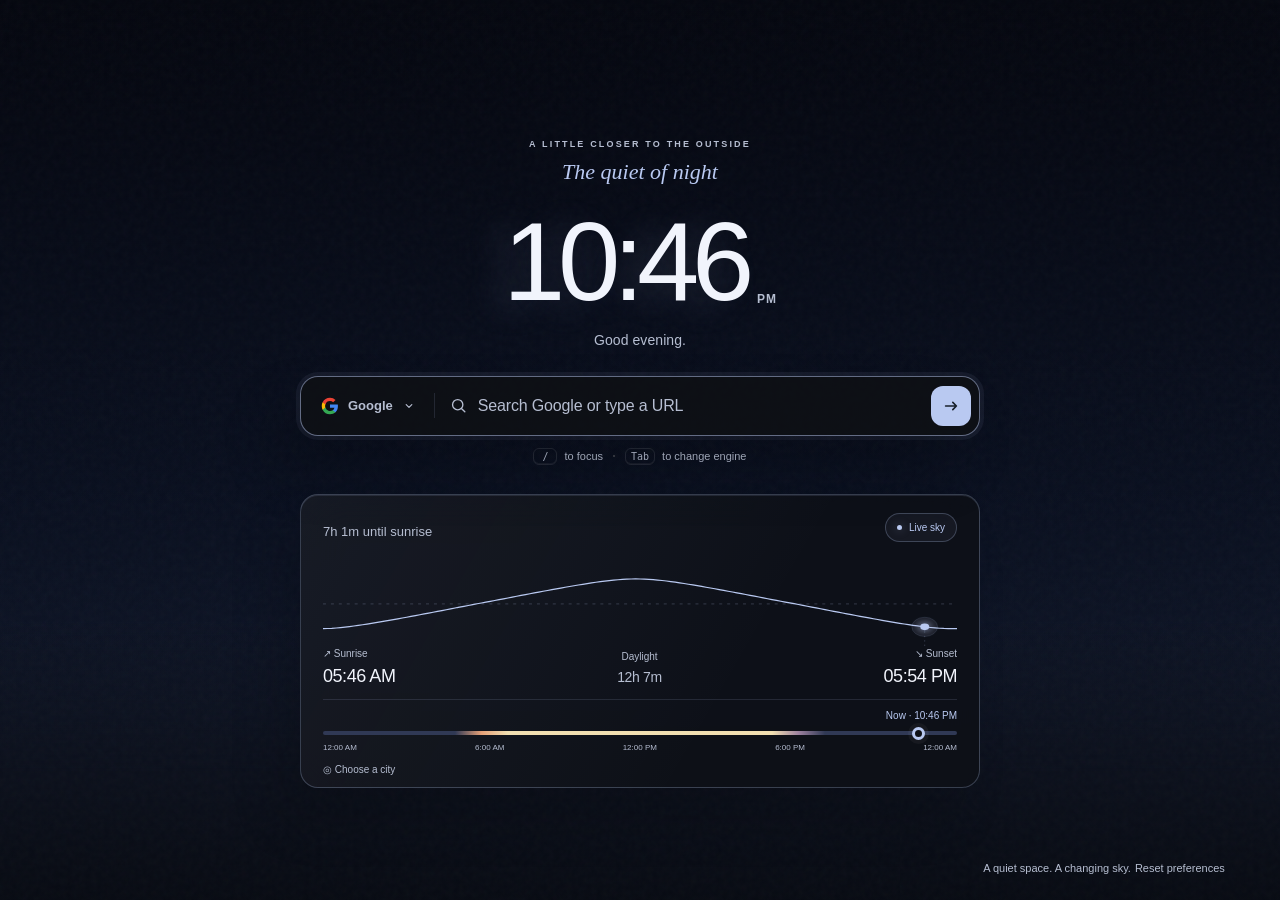
==== commit b92a7982: "Add extension icons" ====
--- a/index.html
+++ b/index.html
@@ -5,7 +5,7 @@
     <meta name="viewport" content="width=device-width, initial-scale=1">
     <meta name="color-scheme" content="dark">
     <title>New Tab</title>
-    <link rel="icon" href="data:image/svg+xml,<svg xmlns='http://www.w3.org/2000/svg' viewBox='0 0 32 32'><rect width='32' height='32' rx='8' fill='%23181a20'/><rect x='6' y='6' width='20' height='20' rx='4' fill='none' stroke='%23b7c8ff' stroke-width='1.5'/><line x1='16' y1='11' x2='16' y2='21' stroke='%23b7c8ff' stroke-width='1.5' stroke-linecap='round'/><line x1='11' y1='16' x2='21' y2='16' stroke='%23b7c8ff' stroke-width='1.5' stroke-linecap='round'/></svg>">
+    <link rel="icon" href="icons/icon.svg" type="image/svg+xml">
     <link rel="stylesheet" href="styles.css">
     <script src="vendor/suncalc.js" defer></script>
     <script src="solar-model.js" defer></script>
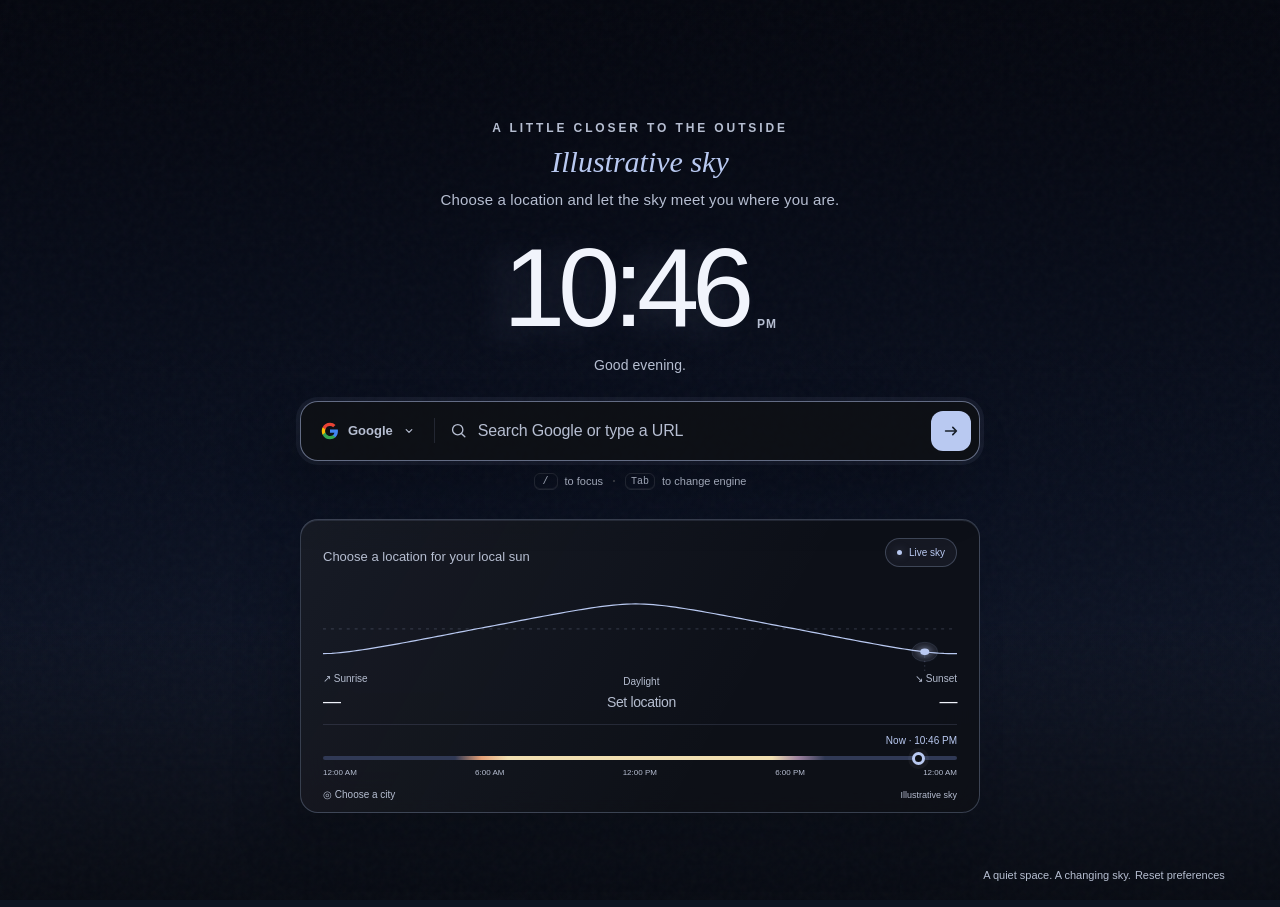
==== commit 7b821fad: "bug fixed, new sky messege added" ====
--- a/index.html
+++ b/index.html
@@ -31,7 +31,7 @@
       </nav>
     </header>
     <main class="main-content">
-      <div class="sky-heading"><span class="eyebrow">A LITTLE CLOSER TO THE OUTSIDE</span><span id="sky-phase">Daylight</span></div>
+      <div class="sky-heading"><span class="eyebrow">A LITTLE CLOSER TO THE OUTSIDE</span><span id="sky-phase">Daylight</span><span id="sky-message">Let the daylight set the pace.</span></div>
       <section class="hero" aria-labelledby="clock-display">
         <div class="clock-row"><h1 id="clock-display">00:00</h1><span id="period-display" class="period">AM</span></div>
         <p id="greeting-display" class="greeting">Welcome back.</p>
@@ -76,7 +76,8 @@
             <form id="city-form">
               <label for="city-search">City</label>
               <div class="inline-field"><input id="city-search" type="search" required autocomplete="off" placeholder="Search city or town"><button class="primary-button" type="submit">Use city</button></div>
-              <p id="city-search-help">Your search is sent to Open-Meteo. Only the selected city name is shown in the extension.</p>
+              <p id="city-search-help">Your search is sent to Open-Meteo. Choose the matching region when several places share a name.</p>
+              <div id="city-results" class="city-results" aria-label="City search results" hidden></div>
             </form>
             <div id="device-location-controls" hidden><p>Use your device’s position for the local sun. Your browser may ask for permission.</p><button id="use-device-location" class="primary-button" type="button">Get device location</button></div>
             <p id="location-settings-status" role="status" aria-live="polite"></p>
@@ -89,6 +90,13 @@
         </div>
       </div>
     </dialog>
+    <dialog id="reset-modal" class="modal confirm-modal">
+      <div class="modal-card">
+        <div class="modal-header"><div><p class="eyebrow">Quiet New Tab</p><h2>Reset preferences?</h2></div><button class="modal-close icon-button" type="button" data-close="reset-modal" aria-label="Close"><svg viewBox="0 0 20 20"><path d="m6 6 8 8M14 6l-8 8"></path></svg></button></div>
+        <p class="confirm-copy">This removes your saved location, name, search engine, clock format, and appearance settings.</p>
+        <div class="confirm-actions"><button class="secondary-button" type="button" data-close="reset-modal">Cancel</button><button id="confirm-reset" class="danger-button" type="button">Reset everything</button></div>
+      </div>
+    </dialog>
     <div id="toast" class="toast" role="status" aria-live="polite" hidden><span class="toast-check">✓</span><span id="toast-message">Saved</span></div>
   </body>
 </html>
--- a/styles.css
+++ b/styles.css
@@ -90,10 +90,10 @@
 footer button { padding: 4px; border: 0; color: #696b74; background: transparent; cursor: pointer; font-size: 11px; transition: color 160ms; }
 footer button:hover { color: #c5c6cb; }
 
-.modal { width: 100%; max-width: 430px; padding: 0; border: 0; overflow: visible; color: var(--text); background: transparent; content-visibility: auto; }
+.modal { width: min(430px, calc(100vw - 24px)); max-height: calc(100svh - 24px); padding: 0; border: 0; overflow: hidden; color: var(--text); background: transparent; content-visibility: auto; }
 .modal::backdrop { background: rgba(3,4,6,.73); backdrop-filter: blur(10px); animation: fade-in 180ms both; }
 .modal[open] .modal-card { animation: modal-in 240ms var(--ease) both; }
-.modal-card { display: flex; flex-direction: column; gap: 9px; padding: 24px; border: 1px solid var(--line-strong); border-radius: 24px; background: rgba(24, 25, 29, .97); box-shadow: 0 35px 100px rgba(0,0,0,.65), inset 0 1px 0 rgba(255,255,255,.04); }
+.modal-card { display: flex; flex-direction: column; gap: 9px; max-height: calc(100svh - 24px); overflow-y: auto; overscroll-behavior: contain; padding: 24px; border: 1px solid var(--line-strong); border-radius: 24px; background: rgba(24, 25, 29, .97); box-shadow: 0 35px 100px rgba(0,0,0,.65), inset 0 1px 0 rgba(255,255,255,.04); }
 .modal-header { display: flex; align-items: flex-start; justify-content: space-between; margin-bottom: 13px; }
 .modal-header h2 { margin: 2px 0 0; font-size: 20px; font-weight: 620; letter-spacing: -.03em; }
 .eyebrow { margin: 0; color: var(--quiet); font-size: 10px; font-weight: 700; letter-spacing: .11em; text-transform: uppercase; }
@@ -120,6 +120,16 @@
 .name-setting > label { margin-bottom: 10px; }
 .inline-field { display: flex; gap: 8px; }
 .inline-field input[type="text"] { margin: 0; }
+.city-results { display: grid; gap: 5px; margin-top: 9px; }
+.city-result { width: 100%; padding: 9px 11px; border: 1px solid var(--line); border-radius: 10px; color: var(--text); background: rgba(255,255,255,.035); cursor: pointer; font-size: 11px; text-align: left; }
+.city-result:hover { background: rgba(255,255,255,.075); border-color: var(--line-strong); }
+.confirm-modal { max-width: 390px; }
+.confirm-copy { margin: 0 0 12px; color: var(--muted); font-size: 13px; line-height: 1.55; }
+.confirm-actions { display: flex; justify-content: flex-end; gap: 8px; }
+.secondary-button, .danger-button { height: 38px; padding: 0 14px; border: 1px solid var(--line); border-radius: 11px; cursor: pointer; font-size: 12px; font-weight: 620; }
+.secondary-button { color: var(--text); background: rgba(255,255,255,.04); }
+.danger-button { color: #fff; background: #a53d42; border-color: #c75359; }
+.danger-button:hover { background: #ba464c; }
 .toast { position: fixed; z-index: 20; right: 24px; bottom: 24px; align-items: center; gap: 9px; padding: 11px 14px; border: 1px solid var(--line-strong); border-radius: 13px; color: #d8d9dd; background: rgba(28,29,34,.93); box-shadow: 0 18px 45px rgba(0,0,0,.45); backdrop-filter: blur(18px); font-size: 12px; animation: toast-in 230ms var(--ease) both; }
 .toast:not([hidden]) { display: flex; }
 .toast-check { width: 18px; height: 18px; display: grid; place-items: center; border-radius: 50%; color: #9ae3b5; background: rgba(99,202,137,.1); font-size: 10px; }
@@ -138,6 +148,7 @@
   .search-icon { display: none; }
   footer span { display: none; }
   footer { justify-content: center; }
+  .modal-card { padding: 19px; border-radius: 20px; }
 }
 @media (max-height: 720px) and (min-width: 681px) {
   .main-content { padding-top: 20px; padding-bottom: 30px; }
@@ -158,8 +169,9 @@
 .date-pill, .keyboard-tip, .icon-button { background: #10192933; border-color: #ffffff18; color: #d0d6df; }
 .main-content { width: min(100% - 40px, 680px); padding: 36px 0 30px; }
 .sky-heading { text-align:center; margin-bottom: 25px; display:flex; flex-direction:column; gap:10px; }
-.sky-heading .eyebrow { color:#c6ced6; font-size:9px; letter-spacing:.24em; }
-#sky-phase { color:#f2d5b3; font: italic 22px Georgia, serif; }
+.sky-heading .eyebrow { color:#c6ced6; font-size:12px; letter-spacing:.24em; }
+#sky-phase { color:#f2d5b3; font: italic 30px Georgia, serif; }
+#sky-message { min-height:1.4em; color:var(--muted); font-size:15px; line-height:1.45; letter-spacing:.01em; text-wrap:balance; }
 h1 { font-size:clamp(76px, 10vw, 112px); font-weight:350; letter-spacing:-.065em; }
 .period { color:#c3cbd7; }
 .hero { margin-bottom:28px; }
@@ -207,10 +219,8 @@
 footer, footer button { color:#afb9c8; }
 [hidden] { display:none !important; }
 @media (max-width:680px) { .main-content { padding-top:20px; } .solar-panel { padding:20px 18px 14px; } .sky-heading { margin-bottom:20px; } .solar-meta { flex-wrap:wrap; } .daylight-stat strong { font-size:12px; } .solar-stats strong { font-size:16px; } }
-@media (max-height:800px) and (min-width:681px) { .main-content { padding-top:12px; } .sky-heading { margin-bottom:16px; } .sky-heading .eyebrow { display:none; } h1 { font-size:78px; } .solar-panel { margin-top:22px; } .sun-chart { height:86px; } }
-
 .horizon-label { top:52%; }
-@media (max-height:800px) and (min-width:681px) { .topbar { padding-top:18px; padding-bottom:15px; } .solar-panel { padding-top:18px; } .solar-stats { margin-bottom:14px; } .solar-meta { margin-top:14px; } .main-content { padding-bottom:12px; } footer { padding-top:14px; padding-bottom:14px; } }
+@media (max-height:800px) and (min-width:681px) { .topbar { padding-top:18px; padding-bottom:15px; } .main-content { padding:12px 0; } .sky-heading { margin-bottom:16px; } .sky-heading .eyebrow { display:none; } h1 { font-size:78px; } .solar-panel { margin-top:22px; padding-top:18px; } .sun-chart { height:86px; } .solar-stats { margin-bottom:14px; } .solar-meta { margin-top:14px; } footer { padding-top:14px; padding-bottom:14px; } }
 
 .sky-sun { transition: top 1s, left 1s, opacity 1s, box-shadow 1s, background 1s, width 1s, height 1s; }
 #chart-sun { fill:var(--sun-color); }
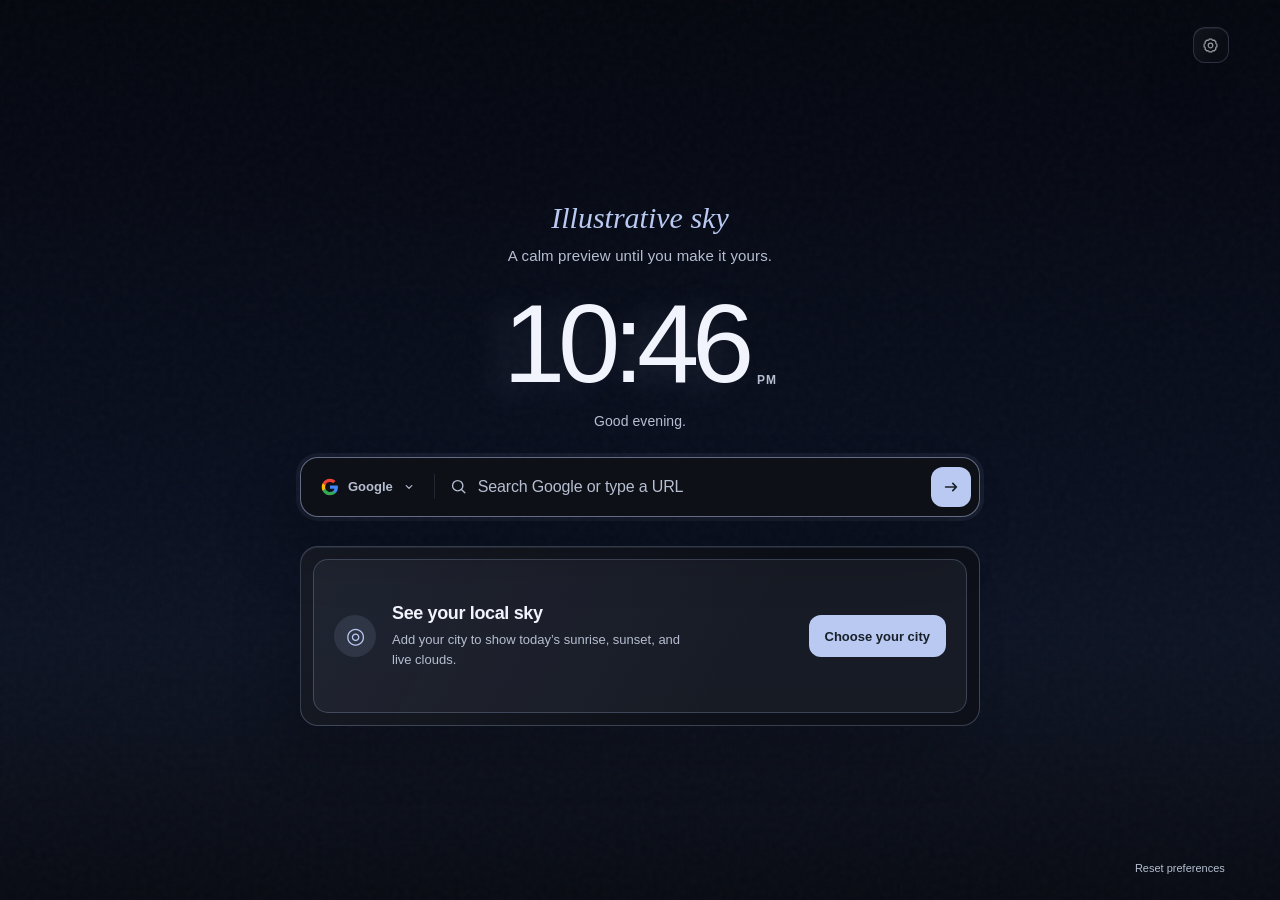
==== commit 3e6d5a41: "Improve new tab UX and weather messaging" ====
--- a/index.html
+++ b/index.html
@@ -31,7 +31,7 @@
       </nav>
     </header>
     <main class="main-content">
-      <div class="sky-heading"><span class="eyebrow">A LITTLE CLOSER TO THE OUTSIDE</span><span id="sky-phase">Daylight</span><span id="sky-message">Let the daylight set the pace.</span></div>
+      <div class="sky-heading"><span id="sky-phase">Daylight</span><span id="sky-message">Let the daylight set the pace.</span></div>
       <section class="hero" aria-labelledby="clock-display">
         <div class="clock-row"><h1 id="clock-display">00:00</h1><span id="period-display" class="period">AM</span></div>
         <p id="greeting-display" class="greeting">Welcome back.</p>
@@ -48,9 +48,16 @@
           <button id="clear-search-btn" class="clear-button" type="button" aria-label="Clear search" hidden><svg viewBox="0 0 20 20" aria-hidden="true"><path d="m6 6 8 8M14 6l-8 8"></path></svg></button>
           <button class="submit-button" type="submit" aria-label="Search"><svg viewBox="0 0 20 20" aria-hidden="true"><path d="M4 10h12M12 6l4 4-4 4"></path></svg></button>
         </form>
-        <p class="search-hint"><kbd>/</kbd> to focus <span></span> <kbd>Tab</kbd> to change engine</p>
       </section>
-      <section class="solar-panel" aria-label="Today’s sunlight">
+      <section id="solar-panel" class="solar-panel" aria-label="Today’s sunlight">
+        <div id="location-onboarding" class="location-onboarding" hidden>
+          <span class="onboarding-icon" aria-hidden="true">◎</span>
+          <div class="onboarding-copy">
+            <h2>See your local sky</h2>
+            <p>Add your city to show today’s sunrise, sunset, and live clouds.</p>
+          </div>
+          <button id="onboarding-location-button" class="onboarding-button" type="button">Choose your city</button>
+        </div>
         <div class="solar-header"><p id="solar-summary">Following the sun</p><button id="live-button" class="live-button" type="button"><span></span><span id="live-label">Live sky</span></button></div>
         <div class="sun-chart"><svg id="sun-chart" viewBox="0 0 640 130" preserveAspectRatio="none" role="img" aria-label="Sun altitude throughout today"><defs><linearGradient id="path-gradient"><stop stop-color="#bc8dff"/><stop offset=".4" stop-color="#ffe0a3"/><stop offset=".7" stop-color="#ffe0a3"/><stop offset="1" stop-color="#bc8dff"/></linearGradient></defs><line x1="0" y1="73" x2="640" y2="73" class="horizon-line"/><path id="solar-path"/><line id="sun-guide" x1="320" y1="20" x2="320" y2="130"/><circle id="chart-sun-halo" r="13"/><circle id="chart-sun" r="4.5"/></svg></div>
         <div class="solar-stats"><div><span class="stat-label">↗ Sunrise</span><strong id="sunrise-time">—</strong></div><div class="daylight-stat"><span class="stat-label">Daylight</span><strong id="daylight-duration">—</strong></div><div><span class="stat-label">↘ Sunset</span><strong id="sunset-time">—</strong></div></div>
@@ -61,15 +68,18 @@
         <p id="location-note" hidden></p>
       </section>
     </main>
-    <footer><span>A quiet space. A changing sky.</span><button id="reset-trigger" type="button">Reset preferences</button></footer>
+    <footer><button id="reset-trigger" type="button">Reset preferences</button></footer>
 
     <dialog id="settings-modal" class="modal">
       <div class="modal-card">
-        <div class="modal-header"><div><p class="eyebrow">New tab</p><h2>Preferences</h2></div><button class="modal-close icon-button" type="button" data-close="settings-modal" aria-label="Close"><svg viewBox="0 0 20 20"><path d="m6 6 8 8M14 6l-8 8"></path></svg></button></div>
+        <div class="modal-header"><h2>Preferences</h2><button class="modal-close icon-button" type="button" data-close="settings-modal" aria-label="Close"><svg viewBox="0 0 20 20"><path d="m6 6 8 8M14 6l-8 8"></path></svg></button></div>
         <div class="settings-list">
-          <label class="setting-row" for="setting-24h"><span><strong>24-hour clock</strong><small>Use the compact 24-hour format</small></span><span class="switch"><input id="setting-24h" type="checkbox"><span></span></span></label>
-          <label class="setting-row" for="setting-target"><span><strong>Open in a new tab</strong><small>Keep this page open after searching</small></span><span class="switch"><input id="setting-target" type="checkbox"><span></span></span></label>
-          <section class="location-setting" aria-labelledby="location-settings-title">
+          <section class="settings-group" aria-labelledby="general-settings-title">
+            <h3 id="general-settings-title">General</h3>
+            <label class="setting-row" for="setting-24h"><span><strong>24-hour clock</strong><small>Use the compact 24-hour format</small></span><span class="switch"><input id="setting-24h" type="checkbox"><span></span></span></label>
+            <label class="setting-row" for="setting-target"><span><strong>Open searches in a new tab</strong><small>Keep this page open after searching</small></span><span class="switch"><input id="setting-target" type="checkbox"><span></span></span></label>
+          </section>
+          <section class="settings-group location-setting" aria-labelledby="location-settings-title">
             <h3 id="location-settings-title">Sun &amp; location</h3>
             <label for="location-source">Location source</label>
             <select id="location-source"><option value="city">Search for a city</option><option value="device">Device location</option></select>
@@ -84,9 +94,12 @@
             <label class="setting-row cloud-setting" for="setting-clouds"><span><strong>Live clouds</strong><small>Draws the sky from current cloud cover using Open-Meteo.</small></span><span class="switch"><input id="setting-clouds" type="checkbox" checked><span></span></span></label>
             <label class="sun-size-label" for="sun-size-scale">Sun display scale <output id="sun-size-output">100%</output></label>
             <input id="sun-size-scale" type="range" min="60" max="160" step="5" value="100">
-            <p class="sun-setting-note">The sun crosses the full width of the window, from sunrise at the left edge to sunset at the right. Its apparent diameter follows the solar model; the disk is enlarged for visibility and this slider adjusts that display scale.</p>
+            <p class="sun-setting-note">Adjust the sun’s display size without changing the solar model.</p>
           </section>
-          <div class="name-setting"><label for="setting-username">Your name <small>Used in the greeting</small></label><div class="inline-field"><input id="setting-username" type="text" maxlength="24" autocomplete="off" placeholder="Optional"><button id="save-username" class="primary-button" type="button">Save</button></div></div>
+          <section class="settings-group" aria-labelledby="personal-settings-title">
+            <h3 id="personal-settings-title">Personalization</h3>
+            <div class="name-setting"><label for="setting-username">Your name <small>Used in the greeting</small></label><div class="inline-field"><input id="setting-username" type="text" maxlength="24" autocomplete="off" placeholder="Optional"><button id="save-username" class="primary-button" type="button">Save</button></div></div>
+          </section>
         </div>
       </div>
     </dialog>
--- a/styles.css
+++ b/styles.css
@@ -34,7 +34,7 @@
 .ambient::before { content: ""; position: absolute; width: min(72vw, 900px); aspect-ratio: 1; left: 50%; top: 38%; translate: -50% -50%; border-radius: 50%; background: radial-gradient(circle, rgba(144, 163, 218, .075), transparent 65%); filter: blur(24px); }
 
 .topbar, footer { position: relative; z-index: 2; display: flex; align-items: center; justify-content: flex-end; padding: 22px clamp(22px, 4vw, 56px); }
-.topbar { opacity: 0; transition: opacity 400ms var(--ease); }
+.topbar { opacity: .72; transition: opacity 400ms var(--ease); }
 .topbar:hover, .topbar:focus-within { opacity: 1; }
 .date-pill, .keyboard-tip { display: inline-flex; align-items: center; gap: 9px; height: 34px; padding: 0 12px; border: 1px solid var(--line); border-radius: 11px; background: rgba(18, 19, 23, .55); color: var(--muted); font-size: 12px; font-weight: 550; letter-spacing: .01em; backdrop-filter: blur(14px); }
 .status-dot { width: 6px; height: 6px; border-radius: 50%; background: #77d49b; box-shadow: 0 0 0 4px rgba(119, 212, 155, .08), 0 0 12px rgba(119, 212, 155, .35); }
@@ -82,9 +82,9 @@
 .submit-button:hover { background: white; transform: translateX(1px); }
 .submit-button:active { transform: scale(.95); }
 .submit-button svg { width: 18px; fill: none; stroke: currentColor; stroke-width: 1.8; stroke-linecap: round; stroke-linejoin: round; }
-.search-hint { display: flex; align-items: center; justify-content: center; gap: 7px; margin: 12px 0 0; color: #555760; font-size: 11px; }
+.search-hint { display: flex; align-items: center; justify-content: center; gap: 7px; margin: 12px 0 0; color: #777984; font-size: 12px; }
 .search-hint span { width: 2px; height: 2px; border-radius: 50%; background: #4b4d55; margin: 0 3px; }
-.search-hint kbd { padding: 2px 5px; color: #71737c; background: transparent; }
+.search-hint kbd { padding: 2px 5px; color: #92949e; background: rgba(255,255,255,.025); }
 
 footer { color: #464850; font-size: 11px; }
 footer button { padding: 4px; border: 0; color: #696b74; background: transparent; cursor: pointer; font-size: 11px; transition: color 160ms; }
@@ -94,10 +94,10 @@
 .modal::backdrop { background: rgba(3,4,6,.73); backdrop-filter: blur(10px); animation: fade-in 180ms both; }
 .modal[open] .modal-card { animation: modal-in 240ms var(--ease) both; }
 .modal-card { display: flex; flex-direction: column; gap: 9px; max-height: calc(100svh - 24px); overflow-y: auto; overscroll-behavior: contain; padding: 24px; border: 1px solid var(--line-strong); border-radius: 24px; background: rgba(24, 25, 29, .97); box-shadow: 0 35px 100px rgba(0,0,0,.65), inset 0 1px 0 rgba(255,255,255,.04); }
-.modal-header { display: flex; align-items: flex-start; justify-content: space-between; margin-bottom: 13px; }
-.modal-header h2 { margin: 2px 0 0; font-size: 20px; font-weight: 620; letter-spacing: -.03em; }
+.modal-header { position:sticky; z-index:2; top:-24px; display:flex; align-items:center; justify-content:space-between; margin:-24px -24px 13px; padding:20px 24px 14px; border-bottom:1px solid transparent; background:linear-gradient(rgba(24,25,29,.99) 75%,rgba(24,25,29,0)); }
+.modal-header h2 { margin: 0; font-size: 20px; font-weight: 620; letter-spacing: -.03em; }
 .eyebrow { margin: 0; color: var(--quiet); font-size: 10px; font-weight: 700; letter-spacing: .11em; text-transform: uppercase; }
-.modal-close { margin: -5px -5px 0 0; background: rgba(255,255,255,.035); }
+.modal-close { margin: 0 -5px 0 0; background: rgba(255,255,255,.035); }
 .modal label, .name-setting > label { color: #898b93; font-size: 11px; font-weight: 620; }
 .modal input[type="text"] { width: 100%; height: 43px; margin-bottom: 8px; padding: 0 13px; border: 1px solid var(--line); border-radius: 12px; outline: 0; color: white; background: rgba(8,9,11,.45); font-size: 13px; transition: border-color 160ms, box-shadow 160ms; }
 .modal input[type="text"]:focus { border-color: rgba(183,200,255,.36); box-shadow: 0 0 0 3px rgba(145,166,232,.06); }
@@ -105,7 +105,9 @@
 .primary-button { height: 38px; padding: 0 15px; border-radius: 11px; cursor: pointer; font-size: 12px; font-weight: 620; }
 .primary-button { border: 0; color: #111216; background: #f0f0f3; }
 .primary-button:hover { background: white; }
-.settings-list { display: flex; flex-direction: column; gap: 9px; }
+.settings-list { display: flex; flex-direction: column; gap: 18px; }
+.settings-group { display:flex; flex-direction:column; gap:8px; }
+.settings-group > h3 { margin:0 2px 3px; color:var(--muted); font-size:11px; font-weight:700; letter-spacing:.09em; text-transform:uppercase; }
 .setting-row, .name-setting { padding: 13px; border: 1px solid rgba(255,255,255,.055); border-radius: 14px; background: rgba(255,255,255,.025); }
 .setting-row { display: flex; align-items: center; justify-content: space-between; cursor: pointer; }
 .setting-row strong, .name-setting > label { display: block; color: #d3d4d8; font-size: 13px; font-weight: 570; }
@@ -184,11 +186,11 @@
 .search-section { z-index:3; }
 .solar-panel { margin:29px auto 0; padding:18px 22px 12px; border:1px solid #ffffff20; border-radius:18px; background:linear-gradient(125deg,#17243755,#10172588); backdrop-filter:blur(22px); box-shadow:0 20px 70px #00000012; contain:layout style; }
 .solar-header { display:flex; align-items:center; justify-content:space-between; gap:15px; }
-.solar-header .eyebrow { color:#aeb9cb; font-size:9px; letter-spacing:.17em; }
-.solar-header p { margin:8px 0 0; font-size:13px; color:#e3e5eb; }
-.live-button { display:flex; align-items:center; gap:7px; border:1px solid #ffffff25; border-radius:20px; background:#ffffff08; color:#d6e5d9; padding:8px 11px; font-size:10px; cursor:pointer; white-space:nowrap; }
+.solar-header .eyebrow { color:#bdc6d5; font-size:11px; letter-spacing:.17em; }
+.solar-header p { margin:8px 0 0; font-size:14px; color:#eef0f5; }
+.live-button { display:flex; align-items:center; gap:7px; border:1px solid #ffffff25; border-radius:20px; background:#ffffff08; color:#d6e5d9; padding:8px 11px; font-size:12px; cursor:pointer; white-space:nowrap; }
 .live-button > span:first-child { width:5px; height:5px; border-radius:50%; background:#b0d5b1; box-shadow:0 0 9px #b0d5b155; }
-.live-button[data-preview="true"] { color:#ffe0a3; border-color:#ffe0a355; }
+.live-button[data-preview="true"] { color:#1b2028; border-color:var(--ui-accent); background:var(--ui-accent); box-shadow:0 7px 24px color-mix(in srgb,var(--ui-accent) 20%,transparent); font-weight:650; }
 .live-button[data-preview="true"] > span:first-child { background:#ffe0a3; }
 .sun-chart { position:relative; height:96px; margin-top:8px; }
 .sun-chart svg { width:100%; height:100%; overflow:visible; }
@@ -201,32 +203,42 @@
 .solar-stats { display:flex; align-items:center; justify-content:space-between; margin:2px 0 12px; }
 .solar-stats > div { display:flex; flex-direction:column; gap:7px; }
 .solar-stats > div:last-child { text-align:right; }
-.stat-label { color:#bdc5d3; font-size:10px; }
+.stat-label { color:#c9d0dc; font-size:12px; }
 .solar-stats strong { font-size:18px; font-weight:450; font-variant-numeric:tabular-nums; letter-spacing:-.025em; }
 .daylight-stat { text-align:center; }
 .daylight-stat strong { color:#d3d9e2; font-size:14px; }
 .time-explorer { border-top:1px solid #ffffff15; padding-top:10px; }
-.explorer-heading { display:flex; justify-content:flex-end; color:#c9d0dc; font-size:10px; }
+.explorer-heading { display:flex; justify-content:flex-end; color:#d5dbe5; font-size:12px; }
 #preview-time { color:#f6dfbd; }
+.solar-panel[data-preview="true"] #preview-time { padding:4px 8px; border-radius:8px; color:var(--ui-accent); background:color-mix(in srgb,var(--ui-accent) 10%,transparent); font-weight:650; }
 #time-slider { appearance:none; width:100%; height:4px; display:block; margin:10px 0 8px; border-radius:9px; background:linear-gradient(90deg,#343b63,#a8819b 23%,#e4c18e 38%,#f4dfa8 50%,#d3a578 70%,#786a95 83%,#343b63); cursor:ew-resize; }
 #time-slider::-webkit-slider-thumb { appearance:none; width:13px; height:13px; border:3px solid #fff2dc; border-radius:50%; background:#a08e7c; box-shadow:0 0 0 4px #ffffff0a; }
 #time-slider::-moz-range-thumb { width:9px; height:9px; border:3px solid #fff2dc; border-radius:50%; background:#a08e7c; }
-.timeline-labels { display:flex; justify-content:space-between; font-size:8px; color:#a9b5c9; }
-.solar-meta { display:flex; justify-content:space-between; gap:8px; align-items:center; margin-top:12px; font-size:9px; color:#bcc7d7; }
-.solar-meta button { border:0; background:none; padding:0; color:#d4dbe7; font-size:10px; cursor:pointer; }
+.timeline-labels { display:flex; justify-content:space-between; font-size:11px; color:#bdc7d7; }
+.solar-meta { display:flex; justify-content:space-between; gap:8px; align-items:center; margin-top:12px; font-size:11px; color:#c9d2df; }
+.solar-meta button { border:0; background:none; padding:3px 0; color:#e0e6ef; font-size:12px; cursor:pointer; }
 .solar-meta button:hover { color:white; }
-#location-note { margin:9px 0 0; color:#a3afc1; font-size:9px; line-height:1.5; }
+#location-note { margin:9px 0 0; color:#bdc7d7; font-size:11px; line-height:1.5; }
 footer, footer button { color:#afb9c8; }
 [hidden] { display:none !important; }
-@media (max-width:680px) { .main-content { padding-top:20px; } .solar-panel { padding:20px 18px 14px; } .sky-heading { margin-bottom:20px; } .solar-meta { flex-wrap:wrap; } .daylight-stat strong { font-size:12px; } .solar-stats strong { font-size:16px; } }
+
+.location-onboarding { min-height:154px; display:grid; grid-template-columns:auto 1fr auto; align-items:center; gap:16px; padding:20px; border:1px solid color-mix(in srgb,var(--ui-accent) 24%,transparent); border-radius:15px; background:color-mix(in srgb,var(--ui-accent) 6%,transparent); }
+.onboarding-icon { width:42px; height:42px; display:grid; place-items:center; border-radius:50%; color:var(--ui-accent); background:color-mix(in srgb,var(--ui-accent) 11%,transparent); font-size:22px; }
+.onboarding-copy h2 { margin:0 0 6px; color:var(--text); font-size:18px; font-weight:590; letter-spacing:-.02em; }
+.onboarding-copy p { max-width:310px; margin:0; color:var(--muted); font-size:13px; line-height:1.5; }
+.onboarding-button { min-height:42px; padding:0 16px; border:0; border-radius:12px; color:#18202a; background:var(--ui-accent); cursor:pointer; font-size:13px; font-weight:650; white-space:nowrap; transition:transform 160ms var(--ease),filter 160ms; }
+.onboarding-button:hover { filter:brightness(1.06); transform:translateY(-1px); }
+.solar-panel.is-unconfigured { padding:12px; }
+.solar-panel.is-unconfigured > :not(.location-onboarding) { display:none !important; }
+@media (max-width:680px) { .main-content { padding-top:20px; } .solar-panel { padding:20px 18px 14px; } .sky-heading { margin-bottom:20px; } .solar-meta { flex-wrap:wrap; } .daylight-stat strong { font-size:13px; } .solar-stats strong { font-size:16px; } .location-onboarding { grid-template-columns:auto 1fr; padding:17px; } .onboarding-button { grid-column:1 / -1; width:100%; } .modal-header { top:-19px; margin:-19px -19px 13px; padding:17px 19px 12px; } }
 .horizon-label { top:52%; }
 @media (max-height:800px) and (min-width:681px) { .topbar { padding-top:18px; padding-bottom:15px; } .main-content { padding:12px 0; } .sky-heading { margin-bottom:16px; } .sky-heading .eyebrow { display:none; } h1 { font-size:78px; } .solar-panel { margin-top:22px; padding-top:18px; } .sun-chart { height:86px; } .solar-stats { margin-bottom:14px; } .solar-meta { margin-top:14px; } footer { padding-top:14px; padding-bottom:14px; } }
 
 .sky-sun { transition: top 1s, left 1s, opacity 1s, box-shadow 1s, background 1s, width 1s, height 1s; }
 #chart-sun { fill:var(--sun-color); }
-.modal { max-height:calc(100svh - 32px); overflow-y:auto; border-radius:24px; }
+.modal { max-height:calc(100svh - 32px); overflow:hidden; border-radius:24px; }
 .location-setting { border:1px solid #ffffff12; border-radius:14px; padding:13px; background:#ffffff06; }
-.location-setting h3 { font-size:13px; font-weight:570; margin:0 0 14px; }
+.location-setting h3 { margin-bottom:6px; }
 .location-setting select, .location-setting input[type="search"] { width:100%; min-width:0; color:#eee; background:#11151c; border:1px solid #ffffff24; border-radius:9px; padding:10px; margin:6px 0 12px; font:inherit; font-size:12px; }
 .location-setting .inline-field { align-items:center; }
 .location-setting .inline-field button { white-space:nowrap; }
@@ -288,7 +300,8 @@
 .search-icon, .chevron { stroke:var(--muted); }
 .submit-button, .primary-button { background:var(--ui-accent); color:#18202a; }
 .submit-button:hover, .primary-button:hover { background:color-mix(in srgb,var(--ui-accent) 70%,#fff); }
-.live-button, .live-button[data-preview="true"] { color:var(--ui-accent); border-color:var(--line-strong); background:color-mix(in srgb,var(--ui-accent) 5%,transparent); }
+.live-button { color:var(--ui-accent); border-color:var(--line-strong); background:color-mix(in srgb,var(--ui-accent) 5%,transparent); }
+.live-button[data-preview="true"] { color:#18202a; border-color:var(--ui-accent); background:var(--ui-accent); }
 .live-button > span:first-child, .live-button[data-preview="true"] > span:first-child, .status-dot { background:var(--ui-accent); box-shadow:0 0 10px color-mix(in srgb,var(--ui-accent) 35%,transparent); }
 #solar-path { stroke:var(--ui-accent); }
 #sun-guide, .horizon-line { stroke:color-mix(in srgb,var(--ui-accent) 25%,transparent); }
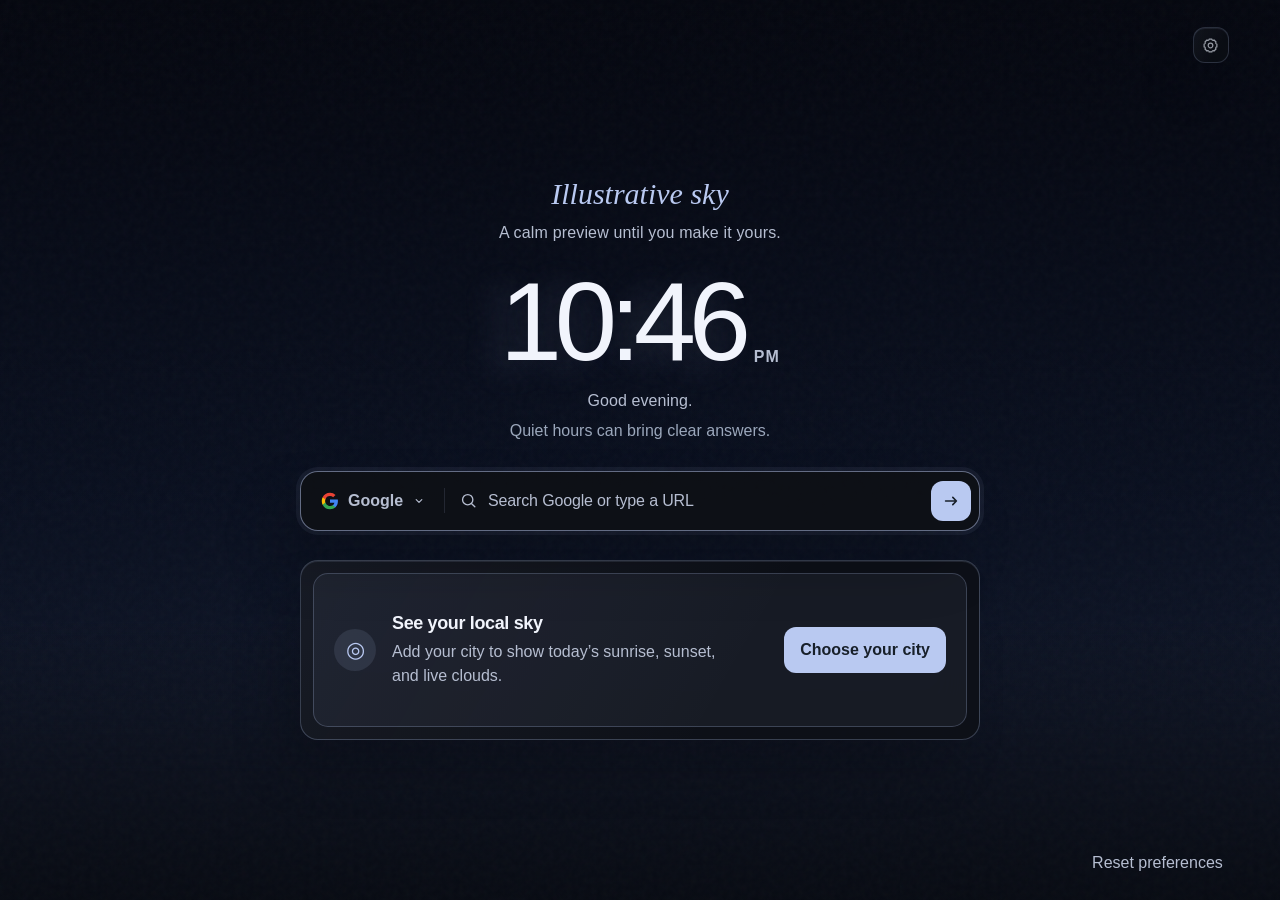
==== commit 077ebe84: "Add realistic night sky and improve readability" ====
--- a/index.html
+++ b/index.html
@@ -12,10 +12,12 @@
     <script src="weather.js" defer></script>
     <script src="app.js" defer></script>
     <script src="solar.js" defer></script>
+    <script src="stars.js" defer></script>
   </head>
   <body>
     <div class="ambient" aria-hidden="true">
       <div class="sky-afterglow"></div>
+      <canvas id="star-field"></canvas>
       <div class="cloud-sheet"></div>
       <div class="cloud-deck cloud-high"></div>
       <div class="cloud-deck cloud-mid"></div>
@@ -35,6 +37,7 @@
       <section class="hero" aria-labelledby="clock-display">
         <div class="clock-row"><h1 id="clock-display">00:00</h1><span id="period-display" class="period">AM</span></div>
         <p id="greeting-display" class="greeting">Welcome back.</p>
+        <p id="sky-fact" class="sky-fact">The sky is always changing.</p>
       </section>
       <section class="search-section" aria-label="Web search">
         <form id="search-form" class="search-shell">
--- a/styles.css
+++ b/styles.css
@@ -36,11 +36,11 @@
 .topbar, footer { position: relative; z-index: 2; display: flex; align-items: center; justify-content: flex-end; padding: 22px clamp(22px, 4vw, 56px); }
 .topbar { opacity: .72; transition: opacity 400ms var(--ease); }
 .topbar:hover, .topbar:focus-within { opacity: 1; }
-.date-pill, .keyboard-tip { display: inline-flex; align-items: center; gap: 9px; height: 34px; padding: 0 12px; border: 1px solid var(--line); border-radius: 11px; background: rgba(18, 19, 23, .55); color: var(--muted); font-size: 12px; font-weight: 550; letter-spacing: .01em; backdrop-filter: blur(14px); }
+.date-pill, .keyboard-tip { display: inline-flex; align-items: center; gap: 9px; min-height: 40px; padding: 0 12px; border: 1px solid var(--line); border-radius: 11px; background: rgba(18, 19, 23, .55); color: var(--muted); font-size: 16px; font-weight: 550; letter-spacing: .01em; backdrop-filter: blur(14px); }
 .status-dot { width: 6px; height: 6px; border-radius: 50%; background: #77d49b; box-shadow: 0 0 0 4px rgba(119, 212, 155, .08), 0 0 12px rgba(119, 212, 155, .35); }
 .top-actions { display: flex; align-items: center; gap: 8px; }
 .keyboard-tip { gap: 7px; margin-right: 2px; }
-kbd { min-width: 24px; padding: 3px 6px; border: 1px solid rgba(255, 255, 255, .11); border-radius: 6px; color: #c9cad0; background: rgba(255, 255, 255, .055); box-shadow: inset 0 -1px 0 rgba(255, 255, 255, .06); font: 500 10px ui-monospace, SFMono-Regular, Menlo, monospace; text-align: center; }
+kbd { min-width: 28px; padding: 3px 6px; border: 1px solid rgba(255, 255, 255, .11); border-radius: 6px; color: #c9cad0; background: rgba(255, 255, 255, .055); box-shadow: inset 0 -1px 0 rgba(255, 255, 255, .06); font: 500 16px ui-monospace, SFMono-Regular, Menlo, monospace; text-align: center; }
 .icon-button { width: 36px; height: 36px; padding: 0; display: grid; place-items: center; border: 1px solid var(--line); border-radius: 12px; background: rgba(18, 19, 23, .58); color: #9b9ca4; cursor: pointer; transition: transform 180ms var(--ease), color 180ms, background 180ms, border-color 180ms; backdrop-filter: blur(14px); }
 .icon-button svg { width: 17px; fill: none; stroke: currentColor; stroke-width: 1.7; stroke-linecap: round; stroke-linejoin: round; }
 .icon-button:hover { color: var(--text); background: var(--hover); border-color: var(--line-strong); transform: translateY(-1px); }
@@ -50,8 +50,9 @@
 .hero { text-align: center; margin-bottom: 34px; animation: enter 650ms var(--ease) both; }
 .clock-row { display: flex; align-items: flex-end; justify-content: center; gap: 10px; }
 h1 { margin: 0; font-size: clamp(64px, 9vw, 96px); font-weight: 590; line-height: .93; letter-spacing: -.065em; font-variant-numeric: tabular-nums; text-shadow: 0 3px 32px rgba(255,255,255,.06); }
-.period { margin-bottom: 9px; color: var(--quiet); font-size: 12px; font-weight: 650; letter-spacing: .08em; }
-.greeting { margin: 17px 0 0; color: var(--muted); font-size: 15px; letter-spacing: .005em; }
+.period { margin-bottom: 9px; color: var(--quiet); font-size: 16px; font-weight: 650; letter-spacing: .08em; }
+.greeting { margin: 17px 0 0; color: var(--muted); font-size: 16px; letter-spacing: .005em; }
+.sky-fact { max-width:600px; margin:9px auto 0; color:var(--quiet); font-size:16px; line-height:1.5; text-wrap:balance; }
 
 .search-section { position: relative; animation: enter 650ms 80ms var(--ease) both; }
 .search-shell { height: 66px; display: flex; align-items: center; padding: 7px 8px; border: 1px solid rgba(255,255,255,.11); border-radius: 20px; background: rgba(22, 23, 28, .76); box-shadow: 0 18px 60px rgba(0,0,0,.28), inset 0 1px 0 rgba(255,255,255,.035); backdrop-filter: blur(24px) saturate(125%); transition: border-color 220ms, box-shadow 220ms, background 220ms; }
@@ -61,12 +62,12 @@
 .engine-button:hover { background: rgba(255,255,255,.055); }
 .engine-icon { width: 19px; height: 19px; display: grid; place-items: center; flex: 0 0 auto; }
 .engine-logo { width: 18px; height: 18px; display: block; flex: 0 0 auto; }
-.engine-name { color: #cacbd0; font-size: 13px; font-weight: 590; white-space: nowrap; }
+.engine-name { color: #cacbd0; font-size: 16px; font-weight: 590; white-space: nowrap; }
 .chevron { width: 14px; fill: none; stroke: var(--quiet); stroke-width: 1.7; stroke-linecap: round; stroke-linejoin: round; transition: transform 180ms var(--ease); }
 .engine-button[aria-expanded="true"] .chevron { transform: rotate(180deg); }
 .engine-menu { position: absolute; z-index: 10; top: calc(100% + 13px); left: 0; width: 224px; padding: 8px; border: 1px solid var(--line-strong); border-radius: 17px; background: rgba(25, 26, 30, .94); box-shadow: 0 24px 70px rgba(0,0,0,.52), inset 0 1px 0 rgba(255,255,255,.04); backdrop-filter: blur(28px) saturate(130%); animation: menu-in 180ms var(--ease) both; }
-.menu-label { margin: 6px 9px 8px; color: var(--quiet); font-size: 10px; font-weight: 700; letter-spacing: .11em; text-transform: uppercase; }
-.engine-option { width: 100%; height: 40px; display: flex; align-items: center; gap: 11px; padding: 0 10px; border: 0; border-radius: 11px; color: #aaaab2; background: transparent; cursor: pointer; font-size: 13px; text-align: left; }
+.menu-label { margin: 6px 9px 8px; color: var(--quiet); font-size: 16px; font-weight: 700; letter-spacing: .08em; text-transform: uppercase; }
+.engine-option { width: 100%; min-height: 44px; display: flex; align-items: center; gap: 11px; padding: 0 10px; border: 0; border-radius: 11px; color: #aaaab2; background: transparent; cursor: pointer; font-size: 16px; text-align: left; }
 .engine-option:hover { color: white; background: rgba(255,255,255,.055); }
 .engine-option[aria-selected="true"] { color: white; background: rgba(255,255,255,.075); }
 .engine-option .check { margin-left: auto; color: var(--accent); }
@@ -82,36 +83,37 @@
 .submit-button:hover { background: white; transform: translateX(1px); }
 .submit-button:active { transform: scale(.95); }
 .submit-button svg { width: 18px; fill: none; stroke: currentColor; stroke-width: 1.8; stroke-linecap: round; stroke-linejoin: round; }
-.search-hint { display: flex; align-items: center; justify-content: center; gap: 7px; margin: 12px 0 0; color: #777984; font-size: 12px; }
+.search-hint { display: flex; align-items: center; justify-content: center; gap: 7px; margin: 12px 0 0; color: #777984; font-size: 16px; }
 .search-hint span { width: 2px; height: 2px; border-radius: 50%; background: #4b4d55; margin: 0 3px; }
 .search-hint kbd { padding: 2px 5px; color: #92949e; background: rgba(255,255,255,.025); }
 
-footer { color: #464850; font-size: 11px; }
-footer button { padding: 4px; border: 0; color: #696b74; background: transparent; cursor: pointer; font-size: 11px; transition: color 160ms; }
+footer { color: #464850; font-size: 16px; }
+footer button { padding: 6px; border: 0; color: #696b74; background: transparent; cursor: pointer; font-size: 16px; transition: color 160ms; }
 footer button:hover { color: #c5c6cb; }
 
-.modal { width: min(430px, calc(100vw - 24px)); max-height: calc(100svh - 24px); padding: 0; border: 0; overflow: hidden; color: var(--text); background: transparent; content-visibility: auto; }
+.modal { width: min(500px, calc(100vw - 24px)); max-height: calc(100svh - 24px); padding: 0; border: 0; overflow: hidden; color: var(--text); background: transparent; content-visibility: auto; }
 .modal::backdrop { background: rgba(3,4,6,.73); backdrop-filter: blur(10px); animation: fade-in 180ms both; }
 .modal[open] .modal-card { animation: modal-in 240ms var(--ease) both; }
 .modal-card { display: flex; flex-direction: column; gap: 9px; max-height: calc(100svh - 24px); overflow-y: auto; overscroll-behavior: contain; padding: 24px; border: 1px solid var(--line-strong); border-radius: 24px; background: rgba(24, 25, 29, .97); box-shadow: 0 35px 100px rgba(0,0,0,.65), inset 0 1px 0 rgba(255,255,255,.04); }
 .modal-header { position:sticky; z-index:2; top:-24px; display:flex; align-items:center; justify-content:space-between; margin:-24px -24px 13px; padding:20px 24px 14px; border-bottom:1px solid transparent; background:linear-gradient(rgba(24,25,29,.99) 75%,rgba(24,25,29,0)); }
 .modal-header h2 { margin: 0; font-size: 20px; font-weight: 620; letter-spacing: -.03em; }
-.eyebrow { margin: 0; color: var(--quiet); font-size: 10px; font-weight: 700; letter-spacing: .11em; text-transform: uppercase; }
+.eyebrow { margin: 0; color: var(--quiet); font-size: 16px; font-weight: 700; letter-spacing: .09em; text-transform: uppercase; }
 .modal-close { margin: 0 -5px 0 0; background: rgba(255,255,255,.035); }
-.modal label, .name-setting > label { color: #898b93; font-size: 11px; font-weight: 620; }
-.modal input[type="text"] { width: 100%; height: 43px; margin-bottom: 8px; padding: 0 13px; border: 1px solid var(--line); border-radius: 12px; outline: 0; color: white; background: rgba(8,9,11,.45); font-size: 13px; transition: border-color 160ms, box-shadow 160ms; }
+.modal label, .name-setting > label { color: #898b93; font-size: 16px; font-weight: 620; }
+.modal input[type="text"] { width: 100%; min-height: 46px; margin-bottom: 8px; padding: 0 13px; border: 1px solid var(--line); border-radius: 12px; outline: 0; color: white; background: rgba(8,9,11,.45); font-size: 16px; transition: border-color 160ms, box-shadow 160ms; }
 .modal input[type="text"]:focus { border-color: rgba(183,200,255,.36); box-shadow: 0 0 0 3px rgba(145,166,232,.06); }
 .modal input::placeholder { color: #50525a; }
-.primary-button { height: 38px; padding: 0 15px; border-radius: 11px; cursor: pointer; font-size: 12px; font-weight: 620; }
+.primary-button { min-height: 44px; padding: 0 15px; border-radius: 11px; cursor: pointer; font-size: 16px; font-weight: 620; }
 .primary-button { border: 0; color: #111216; background: #f0f0f3; }
 .primary-button:hover { background: white; }
 .settings-list { display: flex; flex-direction: column; gap: 18px; }
 .settings-group { display:flex; flex-direction:column; gap:8px; }
-.settings-group > h3 { margin:0 2px 3px; color:var(--muted); font-size:11px; font-weight:700; letter-spacing:.09em; text-transform:uppercase; }
+.settings-group > h3 { margin:0 2px 3px; color:var(--muted); font-size:16px; font-weight:700; letter-spacing:.09em; text-transform:uppercase; }
 .setting-row, .name-setting { padding: 13px; border: 1px solid rgba(255,255,255,.055); border-radius: 14px; background: rgba(255,255,255,.025); }
 .setting-row { display: flex; align-items: center; justify-content: space-between; cursor: pointer; }
-.setting-row strong, .name-setting > label { display: block; color: #d3d4d8; font-size: 13px; font-weight: 570; }
-.setting-row small, .name-setting small { display: block; margin-top: 3px; color: #64666e; font-size: 10px; font-weight: 450; }
+.setting-row > span:first-child { min-width:0; padding-right:12px; }
+.setting-row strong, .name-setting > label { display: block; color: #d3d4d8; font-size: 16px; font-weight: 570; }
+.setting-row small, .name-setting small { display: block; margin-top: 4px; color: #777a85; font-size: 16px; font-weight: 450; line-height:1.4; }
 .switch { position: relative; width: 39px; height: 23px; flex: 0 0 auto; margin-left: 14px; }
 .switch input { position: absolute; opacity: 0; }
 .switch span { position: absolute; inset: 0; border-radius: 99px; background: #383940; transition: background 180ms; }
@@ -123,18 +125,18 @@
 .inline-field { display: flex; gap: 8px; }
 .inline-field input[type="text"] { margin: 0; }
 .city-results { display: grid; gap: 5px; margin-top: 9px; }
-.city-result { width: 100%; padding: 9px 11px; border: 1px solid var(--line); border-radius: 10px; color: var(--text); background: rgba(255,255,255,.035); cursor: pointer; font-size: 11px; text-align: left; }
+.city-result { width: 100%; padding: 11px 12px; border: 1px solid var(--line); border-radius: 10px; color: var(--text); background: rgba(255,255,255,.035); cursor: pointer; font-size: 16px; text-align: left; }
 .city-result:hover { background: rgba(255,255,255,.075); border-color: var(--line-strong); }
 .confirm-modal { max-width: 390px; }
-.confirm-copy { margin: 0 0 12px; color: var(--muted); font-size: 13px; line-height: 1.55; }
+.confirm-copy { margin: 0 0 12px; color: var(--muted); font-size: 16px; line-height: 1.55; }
 .confirm-actions { display: flex; justify-content: flex-end; gap: 8px; }
-.secondary-button, .danger-button { height: 38px; padding: 0 14px; border: 1px solid var(--line); border-radius: 11px; cursor: pointer; font-size: 12px; font-weight: 620; }
+.secondary-button, .danger-button { min-height: 44px; padding: 0 14px; border: 1px solid var(--line); border-radius: 11px; cursor: pointer; font-size: 16px; font-weight: 620; }
 .secondary-button { color: var(--text); background: rgba(255,255,255,.04); }
 .danger-button { color: #fff; background: #a53d42; border-color: #c75359; }
 .danger-button:hover { background: #ba464c; }
-.toast { position: fixed; z-index: 20; right: 24px; bottom: 24px; align-items: center; gap: 9px; padding: 11px 14px; border: 1px solid var(--line-strong); border-radius: 13px; color: #d8d9dd; background: rgba(28,29,34,.93); box-shadow: 0 18px 45px rgba(0,0,0,.45); backdrop-filter: blur(18px); font-size: 12px; animation: toast-in 230ms var(--ease) both; }
+.toast { position: fixed; z-index: 20; right: 24px; bottom: 24px; align-items: center; gap: 9px; padding: 11px 14px; border: 1px solid var(--line-strong); border-radius: 13px; color: #d8d9dd; background: rgba(28,29,34,.93); box-shadow: 0 18px 45px rgba(0,0,0,.45); backdrop-filter: blur(18px); font-size: 16px; animation: toast-in 230ms var(--ease) both; }
 .toast:not([hidden]) { display: flex; }
-.toast-check { width: 18px; height: 18px; display: grid; place-items: center; border-radius: 50%; color: #9ae3b5; background: rgba(99,202,137,.1); font-size: 10px; }
+.toast-check { width: 22px; height: 22px; display: grid; place-items: center; border-radius: 50%; color: #9ae3b5; background: rgba(99,202,137,.1); font-size: 16px; }
 
 @keyframes enter { from { opacity: 0; transform: translateY(10px); } to { opacity: 1; transform: translateY(0); } }
 @keyframes menu-in { from { opacity: 0; transform: translateY(-5px) scale(.98); } to { opacity: 1; transform: none; } }
@@ -171,13 +173,13 @@
 .date-pill, .keyboard-tip, .icon-button { background: #10192933; border-color: #ffffff18; color: #d0d6df; }
 .main-content { width: min(100% - 40px, 680px); padding: 36px 0 30px; }
 .sky-heading { text-align:center; margin-bottom: 25px; display:flex; flex-direction:column; gap:10px; }
-.sky-heading .eyebrow { color:#c6ced6; font-size:12px; letter-spacing:.24em; }
+.sky-heading .eyebrow { color:#c6ced6; font-size:16px; letter-spacing:.18em; }
 #sky-phase { color:#f2d5b3; font: italic 30px Georgia, serif; }
-#sky-message { min-height:1.4em; color:var(--muted); font-size:15px; line-height:1.45; letter-spacing:.01em; text-wrap:balance; }
+#sky-message { min-height:1.4em; color:var(--muted); font-size:16px; line-height:1.5; letter-spacing:.01em; text-wrap:balance; }
 h1 { font-size:clamp(76px, 10vw, 112px); font-weight:350; letter-spacing:-.065em; }
 .period { color:#c3cbd7; }
 .hero { margin-bottom:28px; }
-.greeting { color:#d0d4dd; font-size:14px; }
+.greeting { color:#d0d4dd; font-size:16px; }
 .search-shell { background:#10192770; border-color:#ffffff26; border-radius:18px; height:60px; box-shadow:0 14px 40px #02060d20; }
 .search-shell:focus-within { background:#101927b8; }
 #search-input::placeholder { color:#b2b8c5; }
@@ -186,9 +188,9 @@
 .search-section { z-index:3; }
 .solar-panel { margin:29px auto 0; padding:18px 22px 12px; border:1px solid #ffffff20; border-radius:18px; background:linear-gradient(125deg,#17243755,#10172588); backdrop-filter:blur(22px); box-shadow:0 20px 70px #00000012; contain:layout style; }
 .solar-header { display:flex; align-items:center; justify-content:space-between; gap:15px; }
-.solar-header .eyebrow { color:#bdc6d5; font-size:11px; letter-spacing:.17em; }
-.solar-header p { margin:8px 0 0; font-size:14px; color:#eef0f5; }
-.live-button { display:flex; align-items:center; gap:7px; border:1px solid #ffffff25; border-radius:20px; background:#ffffff08; color:#d6e5d9; padding:8px 11px; font-size:12px; cursor:pointer; white-space:nowrap; }
+.solar-header .eyebrow { color:#bdc6d5; font-size:16px; letter-spacing:.12em; }
+.solar-header p { margin:8px 0 0; font-size:16px; color:#eef0f5; }
+.live-button { display:flex; align-items:center; gap:7px; border:1px solid #ffffff25; border-radius:20px; background:#ffffff08; color:#d6e5d9; padding:9px 13px; font-size:16px; cursor:pointer; white-space:nowrap; }
 .live-button > span:first-child { width:5px; height:5px; border-radius:50%; background:#b0d5b1; box-shadow:0 0 9px #b0d5b155; }
 .live-button[data-preview="true"] { color:#1b2028; border-color:var(--ui-accent); background:var(--ui-accent); box-shadow:0 7px 24px color-mix(in srgb,var(--ui-accent) 20%,transparent); font-weight:650; }
 .live-button[data-preview="true"] > span:first-child { background:#ffe0a3; }
@@ -199,38 +201,38 @@
 #sun-guide { stroke:#ffe6be44; stroke-width:1; stroke-dasharray:2 4; }
 #chart-sun { fill:#fff0c9; filter:drop-shadow(0 0 5px #ffda8a); }
 #chart-sun-halo { fill:#ffe6be13; stroke:#ffe6be20; }
-.horizon-label { position:absolute; right:0; top:59%; color:#a9b5c9; font-size:7px; letter-spacing:.15em; background:#253040; padding:2px 0 2px 6px; }
+.horizon-label { position:absolute; right:0; top:59%; color:#a9b5c9; font-size:16px; letter-spacing:.08em; background:#253040; padding:2px 0 2px 6px; }
 .solar-stats { display:flex; align-items:center; justify-content:space-between; margin:2px 0 12px; }
 .solar-stats > div { display:flex; flex-direction:column; gap:7px; }
 .solar-stats > div:last-child { text-align:right; }
-.stat-label { color:#c9d0dc; font-size:12px; }
+.stat-label { color:#c9d0dc; font-size:16px; }
 .solar-stats strong { font-size:18px; font-weight:450; font-variant-numeric:tabular-nums; letter-spacing:-.025em; }
 .daylight-stat { text-align:center; }
-.daylight-stat strong { color:#d3d9e2; font-size:14px; }
+.daylight-stat strong { color:#d3d9e2; font-size:16px; }
 .time-explorer { border-top:1px solid #ffffff15; padding-top:10px; }
-.explorer-heading { display:flex; justify-content:flex-end; color:#d5dbe5; font-size:12px; }
+.explorer-heading { display:flex; justify-content:flex-end; color:#d5dbe5; font-size:16px; }
 #preview-time { color:#f6dfbd; }
 .solar-panel[data-preview="true"] #preview-time { padding:4px 8px; border-radius:8px; color:var(--ui-accent); background:color-mix(in srgb,var(--ui-accent) 10%,transparent); font-weight:650; }
 #time-slider { appearance:none; width:100%; height:4px; display:block; margin:10px 0 8px; border-radius:9px; background:linear-gradient(90deg,#343b63,#a8819b 23%,#e4c18e 38%,#f4dfa8 50%,#d3a578 70%,#786a95 83%,#343b63); cursor:ew-resize; }
 #time-slider::-webkit-slider-thumb { appearance:none; width:13px; height:13px; border:3px solid #fff2dc; border-radius:50%; background:#a08e7c; box-shadow:0 0 0 4px #ffffff0a; }
 #time-slider::-moz-range-thumb { width:9px; height:9px; border:3px solid #fff2dc; border-radius:50%; background:#a08e7c; }
-.timeline-labels { display:flex; justify-content:space-between; font-size:11px; color:#bdc7d7; }
-.solar-meta { display:flex; justify-content:space-between; gap:8px; align-items:center; margin-top:12px; font-size:11px; color:#c9d2df; }
-.solar-meta button { border:0; background:none; padding:3px 0; color:#e0e6ef; font-size:12px; cursor:pointer; }
+.timeline-labels { display:flex; justify-content:space-between; font-size:16px; color:#bdc7d7; }
+.solar-meta { display:flex; justify-content:space-between; gap:8px; align-items:center; margin-top:14px; font-size:16px; color:#c9d2df; }
+.solar-meta button { border:0; background:none; padding:5px 0; color:#e0e6ef; font-size:16px; cursor:pointer; }
 .solar-meta button:hover { color:white; }
-#location-note { margin:9px 0 0; color:#bdc7d7; font-size:11px; line-height:1.5; }
+#location-note { margin:9px 0 0; color:#bdc7d7; font-size:16px; line-height:1.5; }
 footer, footer button { color:#afb9c8; }
 [hidden] { display:none !important; }
 
 .location-onboarding { min-height:154px; display:grid; grid-template-columns:auto 1fr auto; align-items:center; gap:16px; padding:20px; border:1px solid color-mix(in srgb,var(--ui-accent) 24%,transparent); border-radius:15px; background:color-mix(in srgb,var(--ui-accent) 6%,transparent); }
 .onboarding-icon { width:42px; height:42px; display:grid; place-items:center; border-radius:50%; color:var(--ui-accent); background:color-mix(in srgb,var(--ui-accent) 11%,transparent); font-size:22px; }
 .onboarding-copy h2 { margin:0 0 6px; color:var(--text); font-size:18px; font-weight:590; letter-spacing:-.02em; }
-.onboarding-copy p { max-width:310px; margin:0; color:var(--muted); font-size:13px; line-height:1.5; }
-.onboarding-button { min-height:42px; padding:0 16px; border:0; border-radius:12px; color:#18202a; background:var(--ui-accent); cursor:pointer; font-size:13px; font-weight:650; white-space:nowrap; transition:transform 160ms var(--ease),filter 160ms; }
+.onboarding-copy p { max-width:340px; margin:0; color:var(--muted); font-size:16px; line-height:1.5; }
+.onboarding-button { min-height:46px; padding:0 16px; border:0; border-radius:12px; color:#18202a; background:var(--ui-accent); cursor:pointer; font-size:16px; font-weight:650; white-space:nowrap; transition:transform 160ms var(--ease),filter 160ms; }
 .onboarding-button:hover { filter:brightness(1.06); transform:translateY(-1px); }
 .solar-panel.is-unconfigured { padding:12px; }
 .solar-panel.is-unconfigured > :not(.location-onboarding) { display:none !important; }
-@media (max-width:680px) { .main-content { padding-top:20px; } .solar-panel { padding:20px 18px 14px; } .sky-heading { margin-bottom:20px; } .solar-meta { flex-wrap:wrap; } .daylight-stat strong { font-size:13px; } .solar-stats strong { font-size:16px; } .location-onboarding { grid-template-columns:auto 1fr; padding:17px; } .onboarding-button { grid-column:1 / -1; width:100%; } .modal-header { top:-19px; margin:-19px -19px 13px; padding:17px 19px 12px; } }
+@media (max-width:680px) { .main-content { padding-top:20px; } .solar-panel { padding:20px 18px 14px; } .sky-heading { margin-bottom:20px; } .solar-meta { flex-wrap:wrap; } .daylight-stat strong { font-size:16px; } .solar-stats strong { font-size:16px; } .location-onboarding { grid-template-columns:auto 1fr; padding:17px; } .onboarding-button { grid-column:1 / -1; width:100%; } .modal-header { top:-19px; margin:-19px -19px 13px; padding:17px 19px 12px; } }
 .horizon-label { top:52%; }
 @media (max-height:800px) and (min-width:681px) { .topbar { padding-top:18px; padding-bottom:15px; } .main-content { padding:12px 0; } .sky-heading { margin-bottom:16px; } .sky-heading .eyebrow { display:none; } h1 { font-size:78px; } .solar-panel { margin-top:22px; padding-top:18px; } .sun-chart { height:86px; } .solar-stats { margin-bottom:14px; } .solar-meta { margin-top:14px; } footer { padding-top:14px; padding-bottom:14px; } }
 
@@ -239,14 +241,14 @@
 .modal { max-height:calc(100svh - 32px); overflow:hidden; border-radius:24px; }
 .location-setting { border:1px solid #ffffff12; border-radius:14px; padding:13px; background:#ffffff06; }
 .location-setting h3 { margin-bottom:6px; }
-.location-setting select, .location-setting input[type="search"] { width:100%; min-width:0; color:#eee; background:#11151c; border:1px solid #ffffff24; border-radius:9px; padding:10px; margin:6px 0 12px; font:inherit; font-size:12px; }
+.location-setting select, .location-setting input[type="search"] { width:100%; min-width:0; min-height:46px; color:#eee; background:#11151c; border:1px solid #ffffff24; border-radius:9px; padding:10px; margin:6px 0 12px; font:inherit; font-size:16px; }
 .location-setting .inline-field { align-items:center; }
 .location-setting .inline-field button { white-space:nowrap; }
-.location-setting p { color:#a8b2c2; font-size:11px; line-height:1.5; }
+.location-setting p { color:#a8b2c2; font-size:16px; line-height:1.5; }
 #location-settings-status:empty { display:none; }
 .sun-size-label { display:flex; justify-content:space-between; margin-top:17px; }
 #sun-size-scale { width:100%; margin:12px 0 0; accent-color:#f0c698; cursor:pointer; }
-.location-setting .sun-setting-note { font-size:10px; margin-bottom:0; }
+.location-setting .sun-setting-note { font-size:16px; margin-bottom:0; }
 
 /* Emissive sphere: a textured photosphere with limb darkening. */
 .ambient .sky-sun {
@@ -294,6 +296,7 @@
 .hero h1 { color:var(--text); text-shadow:var(--shadow-x) 5px 35px color-mix(in srgb,var(--ui-accent) 15%,transparent); }
 #sky-phase, #preview-time { color:var(--ui-accent); }
 .greeting, .period, .engine-name, .solar-header p, .solar-meta button, .daylight-stat strong { color:var(--muted); }
+.sky-fact { color:var(--quiet); }
 .sky-heading .eyebrow, .solar-header .eyebrow, .stat-label, .solar-meta, .search-hint, .search-hint kbd, .timeline-labels, #location-note, footer, footer button { color:var(--muted); }
 #search-input { color:var(--text); caret-color:var(--ui-accent); }
 #search-input::placeholder, .search-icon, .chevron { color:var(--muted); }
@@ -318,7 +321,7 @@
 .setting-row strong, .name-setting > label, .engine-option { color:var(--text); }
 .switch input:checked + span { background:color-mix(in srgb,var(--ui-accent) 70%,#263248); }
 #sun-size-scale { accent-color:var(--ui-accent); }
-.sky-model-note { margin:10px 0 0; color:var(--muted); font-size:9px; }
+.sky-model-note { margin:10px 0 0; color:var(--muted); font-size:16px; }
 .sun-sphere { clip-path:inset(0 0 var(--sun-clip,0%) 0); }
 .sun-plasma { animation:none; transform:rotate(var(--plasma-rotation)); }
 .sun-granules { animation:none; transform:rotate(var(--plasma-rotation)); }
@@ -384,6 +387,8 @@
     linear-gradient(180deg, transparent 26%, color-mix(in srgb, var(--glow-belt) 32%, transparent) 56%, transparent 84%);
 }
 
+#star-field { position:absolute; inset:0; z-index:1; width:100%; height:100%; pointer-events:none; opacity:0; transition:opacity 1.8s ease; }
+
 .ambient .sky-sun {
   position: absolute; z-index: 2;
   left: var(--sun-x); top: var(--sun-top);
@@ -412,7 +417,11 @@
   background: linear-gradient(180deg, var(--cloud-top) 0%, color-mix(in srgb, var(--cloud-shade) 55%, var(--cloud-top)) 52%, var(--cloud-shade) 100%);
   -webkit-mask-repeat: repeat-x; mask-repeat: repeat-x;
   -webkit-mask-size: 1600px 100%; mask-size: 1600px 100%;
-  animation: cloud-drift linear infinite;
+  animation-name: cloud-drift, cloud-breathe;
+  animation-timing-function: linear, ease-in-out;
+  animation-iteration-count: infinite, infinite;
+  animation-direction: var(--cloud-direction, normal), alternate;
+  animation-duration: 300s, var(--cloud-breathe, 3s);
   transition: opacity 2.4s ease, background 1.2s;
   will-change: transform;
 }
@@ -424,10 +433,11 @@
   background: radial-gradient(50vw 30svh at var(--sun-x) var(--sun-top), color-mix(in srgb, var(--sun-color) 90%, transparent), transparent 74%);
   transition: opacity 2s, background 1.2s;
 }
-.cloud-high { z-index: 3; top: 2svh; height: 30svh; opacity: calc(var(--cloud-high) * .5); filter: blur(3px); animation-duration: calc(300s / var(--cloud-drift)); -webkit-mask-image: var(--cloud-mask-cirrus); mask-image: var(--cloud-mask-cirrus); }
-.cloud-mid { z-index: 4; top: 15svh; height: 36svh; opacity: calc(var(--cloud-mid) * .72); filter: blur(5px); animation-duration: calc(200s / var(--cloud-drift)); -webkit-mask-image: var(--cloud-mask-alto); mask-image: var(--cloud-mask-alto); }
-.cloud-low { z-index: 5; top: 33svh; height: 48svh; opacity: calc(var(--cloud-low) * .92); filter: blur(7px); animation-duration: calc(135s / var(--cloud-drift)); -webkit-mask-image: var(--cloud-mask-cumulus); mask-image: var(--cloud-mask-cumulus); }
+.cloud-high { z-index: 3; top: 2svh; height: 30svh; opacity: calc(var(--cloud-high) * .5); filter: blur(3px); animation-duration: calc(360s / var(--cloud-drift)), var(--cloud-breathe); -webkit-mask-image: var(--cloud-mask-cirrus); mask-image: var(--cloud-mask-cirrus); }
+.cloud-mid { z-index: 4; top: 15svh; height: 36svh; opacity: calc(var(--cloud-mid) * .72); filter: blur(5px); animation-duration: calc(260s / var(--cloud-drift)), var(--cloud-breathe); -webkit-mask-image: var(--cloud-mask-alto); mask-image: var(--cloud-mask-alto); }
+.cloud-low { z-index: 5; top: 33svh; height: 48svh; opacity: calc(var(--cloud-low) * .92); filter: blur(7px); animation-duration: calc(190s / var(--cloud-drift)), var(--cloud-breathe); -webkit-mask-image: var(--cloud-mask-cumulus); mask-image: var(--cloud-mask-cumulus); }
 @keyframes cloud-drift { from { transform: translate3d(0,0,0); } to { transform: translate3d(1600px,0,0); } }
+@keyframes cloud-breathe { from { margin-top:-1px; } to { margin-top:1px; } }
 
 .sky-haze {
   position: absolute; inset: 0; z-index: 7; opacity: var(--haze);
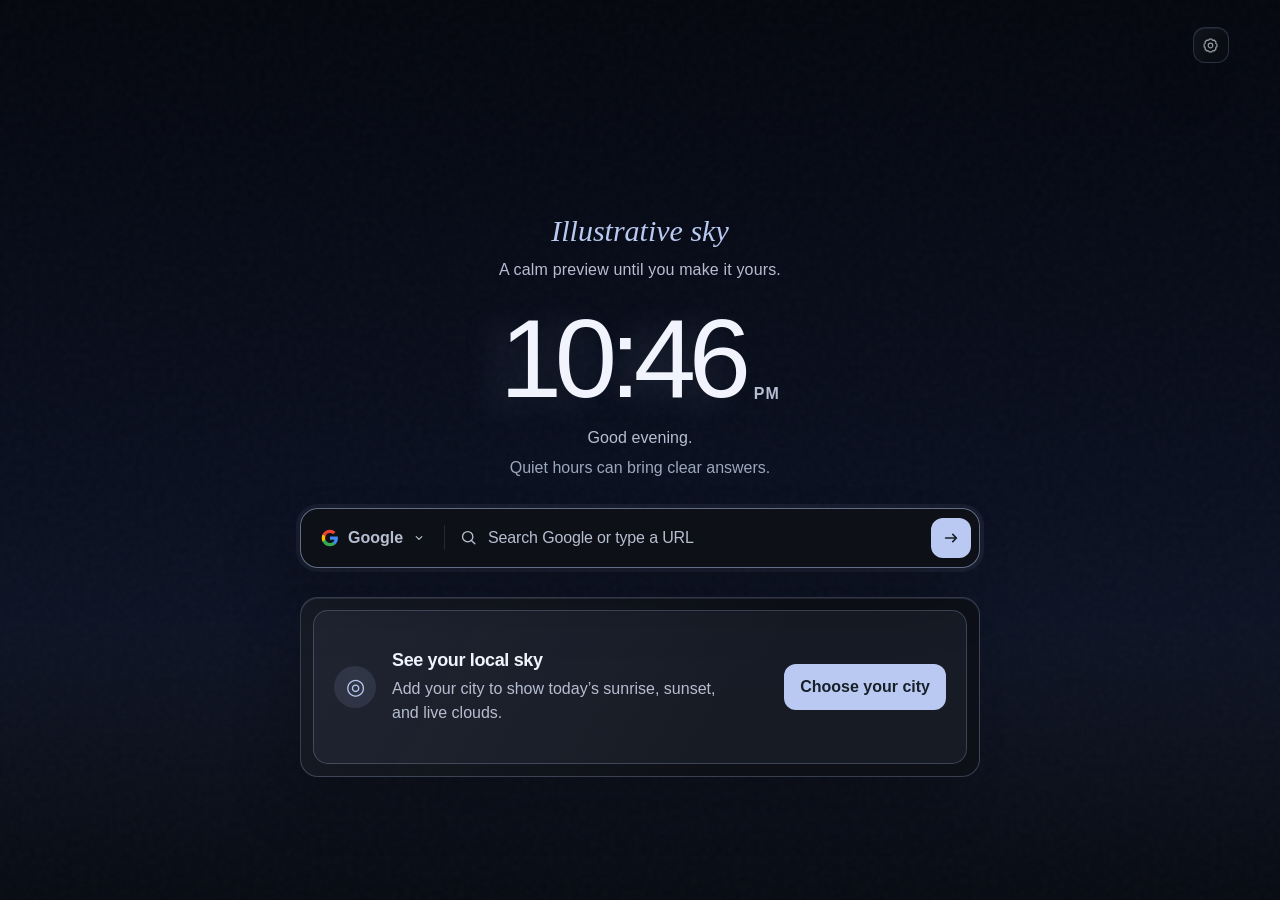
==== commit fda7348a: "Release version 2.0.0" ====
--- a/index.html
+++ b/index.html
@@ -71,8 +71,6 @@
         <p id="location-note" hidden></p>
       </section>
     </main>
-    <footer><button id="reset-trigger" type="button">Reset preferences</button></footer>
-
     <dialog id="settings-modal" class="modal">
       <div class="modal-card">
         <div class="modal-header"><h2>Preferences</h2><button class="modal-close icon-button" type="button" data-close="settings-modal" aria-label="Close"><svg viewBox="0 0 20 20"><path d="m6 6 8 8M14 6l-8 8"></path></svg></button></div>
@@ -106,13 +104,6 @@
         </div>
       </div>
     </dialog>
-    <dialog id="reset-modal" class="modal confirm-modal">
-      <div class="modal-card">
-        <div class="modal-header"><div><p class="eyebrow">Quiet New Tab</p><h2>Reset preferences?</h2></div><button class="modal-close icon-button" type="button" data-close="reset-modal" aria-label="Close"><svg viewBox="0 0 20 20"><path d="m6 6 8 8M14 6l-8 8"></path></svg></button></div>
-        <p class="confirm-copy">This removes your saved location, name, search engine, clock format, and appearance settings.</p>
-        <div class="confirm-actions"><button class="secondary-button" type="button" data-close="reset-modal">Cancel</button><button id="confirm-reset" class="danger-button" type="button">Reset everything</button></div>
-      </div>
-    </dialog>
     <div id="toast" class="toast" role="status" aria-live="polite" hidden><span class="toast-check">✓</span><span id="toast-message">Saved</span></div>
   </body>
 </html>
--- a/styles.css
+++ b/styles.css
@@ -33,7 +33,7 @@
 .ambient { position: fixed; inset: 0; pointer-events: none; overflow: hidden; }
 .ambient::before { content: ""; position: absolute; width: min(72vw, 900px); aspect-ratio: 1; left: 50%; top: 38%; translate: -50% -50%; border-radius: 50%; background: radial-gradient(circle, rgba(144, 163, 218, .075), transparent 65%); filter: blur(24px); }
 
-.topbar, footer { position: relative; z-index: 2; display: flex; align-items: center; justify-content: flex-end; padding: 22px clamp(22px, 4vw, 56px); }
+.topbar { position: relative; z-index: 2; display: flex; align-items: center; justify-content: flex-end; padding: 22px clamp(22px, 4vw, 56px); }
 .topbar { opacity: .72; transition: opacity 400ms var(--ease); }
 .topbar:hover, .topbar:focus-within { opacity: 1; }
 .date-pill, .keyboard-tip { display: inline-flex; align-items: center; gap: 9px; min-height: 40px; padding: 0 12px; border: 1px solid var(--line); border-radius: 11px; background: rgba(18, 19, 23, .55); color: var(--muted); font-size: 16px; font-weight: 550; letter-spacing: .01em; backdrop-filter: blur(14px); }
@@ -87,9 +87,6 @@
 .search-hint span { width: 2px; height: 2px; border-radius: 50%; background: #4b4d55; margin: 0 3px; }
 .search-hint kbd { padding: 2px 5px; color: #92949e; background: rgba(255,255,255,.025); }
 
-footer { color: #464850; font-size: 16px; }
-footer button { padding: 6px; border: 0; color: #696b74; background: transparent; cursor: pointer; font-size: 16px; transition: color 160ms; }
-footer button:hover { color: #c5c6cb; }
 
 .modal { width: min(500px, calc(100vw - 24px)); max-height: calc(100svh - 24px); padding: 0; border: 0; overflow: hidden; color: var(--text); background: transparent; content-visibility: auto; }
 .modal::backdrop { background: rgba(3,4,6,.73); backdrop-filter: blur(10px); animation: fade-in 180ms both; }
@@ -127,13 +124,6 @@
 .city-results { display: grid; gap: 5px; margin-top: 9px; }
 .city-result { width: 100%; padding: 11px 12px; border: 1px solid var(--line); border-radius: 10px; color: var(--text); background: rgba(255,255,255,.035); cursor: pointer; font-size: 16px; text-align: left; }
 .city-result:hover { background: rgba(255,255,255,.075); border-color: var(--line-strong); }
-.confirm-modal { max-width: 390px; }
-.confirm-copy { margin: 0 0 12px; color: var(--muted); font-size: 16px; line-height: 1.55; }
-.confirm-actions { display: flex; justify-content: flex-end; gap: 8px; }
-.secondary-button, .danger-button { min-height: 44px; padding: 0 14px; border: 1px solid var(--line); border-radius: 11px; cursor: pointer; font-size: 16px; font-weight: 620; }
-.secondary-button { color: var(--text); background: rgba(255,255,255,.04); }
-.danger-button { color: #fff; background: #a53d42; border-color: #c75359; }
-.danger-button:hover { background: #ba464c; }
 .toast { position: fixed; z-index: 20; right: 24px; bottom: 24px; align-items: center; gap: 9px; padding: 11px 14px; border: 1px solid var(--line-strong); border-radius: 13px; color: #d8d9dd; background: rgba(28,29,34,.93); box-shadow: 0 18px 45px rgba(0,0,0,.45); backdrop-filter: blur(18px); font-size: 16px; animation: toast-in 230ms var(--ease) both; }
 .toast:not([hidden]) { display: flex; }
 .toast-check { width: 22px; height: 22px; display: grid; place-items: center; border-radius: 50%; color: #9ae3b5; background: rgba(99,202,137,.1); font-size: 16px; }
@@ -150,8 +140,6 @@
   .engine-button { gap: 5px; padding: 0 8px; }
   .search-divider { margin-left: 4px; margin-right: 11px; }
   .search-icon { display: none; }
-  footer span { display: none; }
-  footer { justify-content: center; }
   .modal-card { padding: 19px; border-radius: 20px; }
 }
 @media (max-height: 720px) and (min-width: 681px) {
@@ -221,7 +209,6 @@
 .solar-meta button { border:0; background:none; padding:5px 0; color:#e0e6ef; font-size:16px; cursor:pointer; }
 .solar-meta button:hover { color:white; }
 #location-note { margin:9px 0 0; color:#bdc7d7; font-size:16px; line-height:1.5; }
-footer, footer button { color:#afb9c8; }
 [hidden] { display:none !important; }
 
 .location-onboarding { min-height:154px; display:grid; grid-template-columns:auto 1fr auto; align-items:center; gap:16px; padding:20px; border:1px solid color-mix(in srgb,var(--ui-accent) 24%,transparent); border-radius:15px; background:color-mix(in srgb,var(--ui-accent) 6%,transparent); }
@@ -234,7 +221,7 @@
 .solar-panel.is-unconfigured > :not(.location-onboarding) { display:none !important; }
 @media (max-width:680px) { .main-content { padding-top:20px; } .solar-panel { padding:20px 18px 14px; } .sky-heading { margin-bottom:20px; } .solar-meta { flex-wrap:wrap; } .daylight-stat strong { font-size:16px; } .solar-stats strong { font-size:16px; } .location-onboarding { grid-template-columns:auto 1fr; padding:17px; } .onboarding-button { grid-column:1 / -1; width:100%; } .modal-header { top:-19px; margin:-19px -19px 13px; padding:17px 19px 12px; } }
 .horizon-label { top:52%; }
-@media (max-height:800px) and (min-width:681px) { .topbar { padding-top:18px; padding-bottom:15px; } .main-content { padding:12px 0; } .sky-heading { margin-bottom:16px; } .sky-heading .eyebrow { display:none; } h1 { font-size:78px; } .solar-panel { margin-top:22px; padding-top:18px; } .sun-chart { height:86px; } .solar-stats { margin-bottom:14px; } .solar-meta { margin-top:14px; } footer { padding-top:14px; padding-bottom:14px; } }
+@media (max-height:800px) and (min-width:681px) { .topbar { padding-top:18px; padding-bottom:15px; } .main-content { padding:12px 0; } .sky-heading { margin-bottom:16px; } .sky-heading .eyebrow { display:none; } h1 { font-size:78px; } .solar-panel { margin-top:22px; padding-top:18px; } .sun-chart { height:86px; } .solar-stats { margin-bottom:14px; } .solar-meta { margin-top:14px; } }
 
 .sky-sun { transition: top 1s, left 1s, opacity 1s, box-shadow 1s, background 1s, width 1s, height 1s; }
 #chart-sun { fill:var(--sun-color); }
@@ -297,7 +284,7 @@
 #sky-phase, #preview-time { color:var(--ui-accent); }
 .greeting, .period, .engine-name, .solar-header p, .solar-meta button, .daylight-stat strong { color:var(--muted); }
 .sky-fact { color:var(--quiet); }
-.sky-heading .eyebrow, .solar-header .eyebrow, .stat-label, .solar-meta, .search-hint, .search-hint kbd, .timeline-labels, #location-note, footer, footer button { color:var(--muted); }
+.sky-heading .eyebrow, .solar-header .eyebrow, .stat-label, .solar-meta, .search-hint, .search-hint kbd, .timeline-labels, #location-note { color:var(--muted); }
 #search-input { color:var(--text); caret-color:var(--ui-accent); }
 #search-input::placeholder, .search-icon, .chevron { color:var(--muted); }
 .search-icon, .chevron { stroke:var(--muted); }
